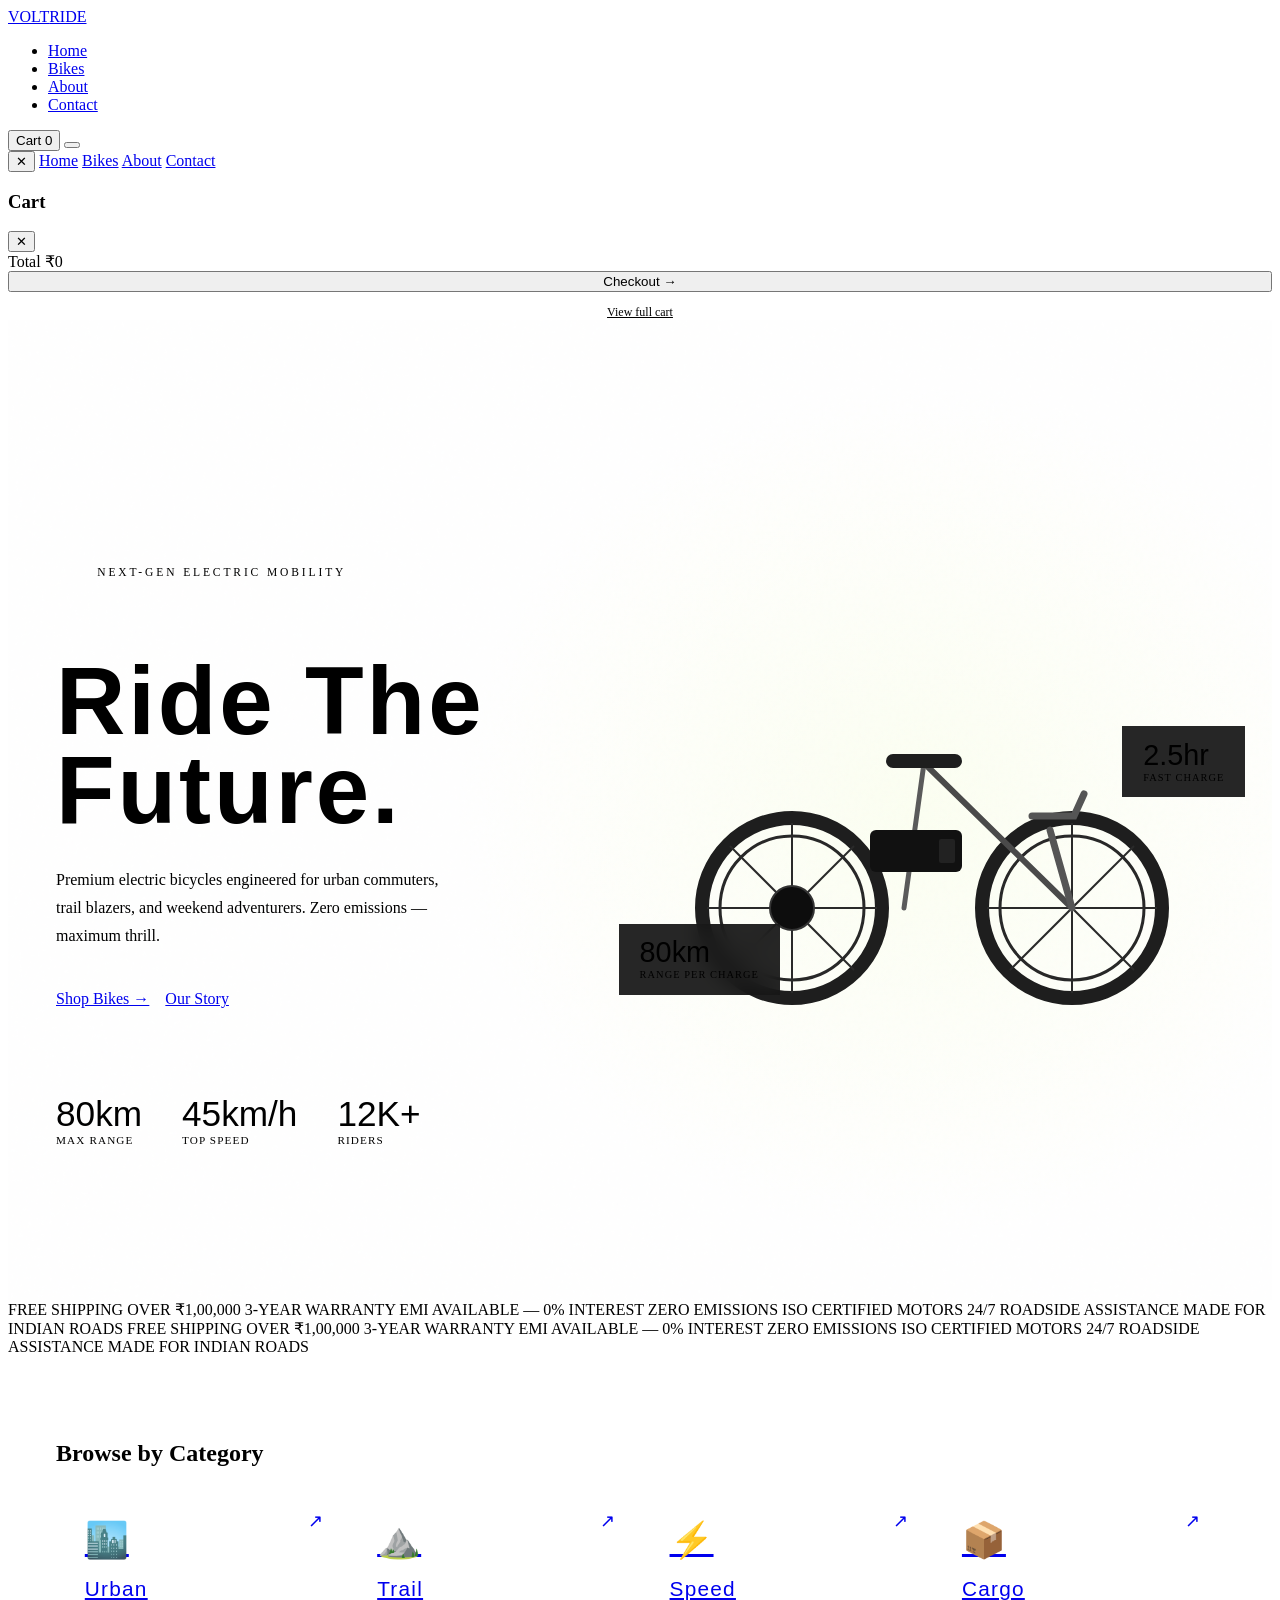
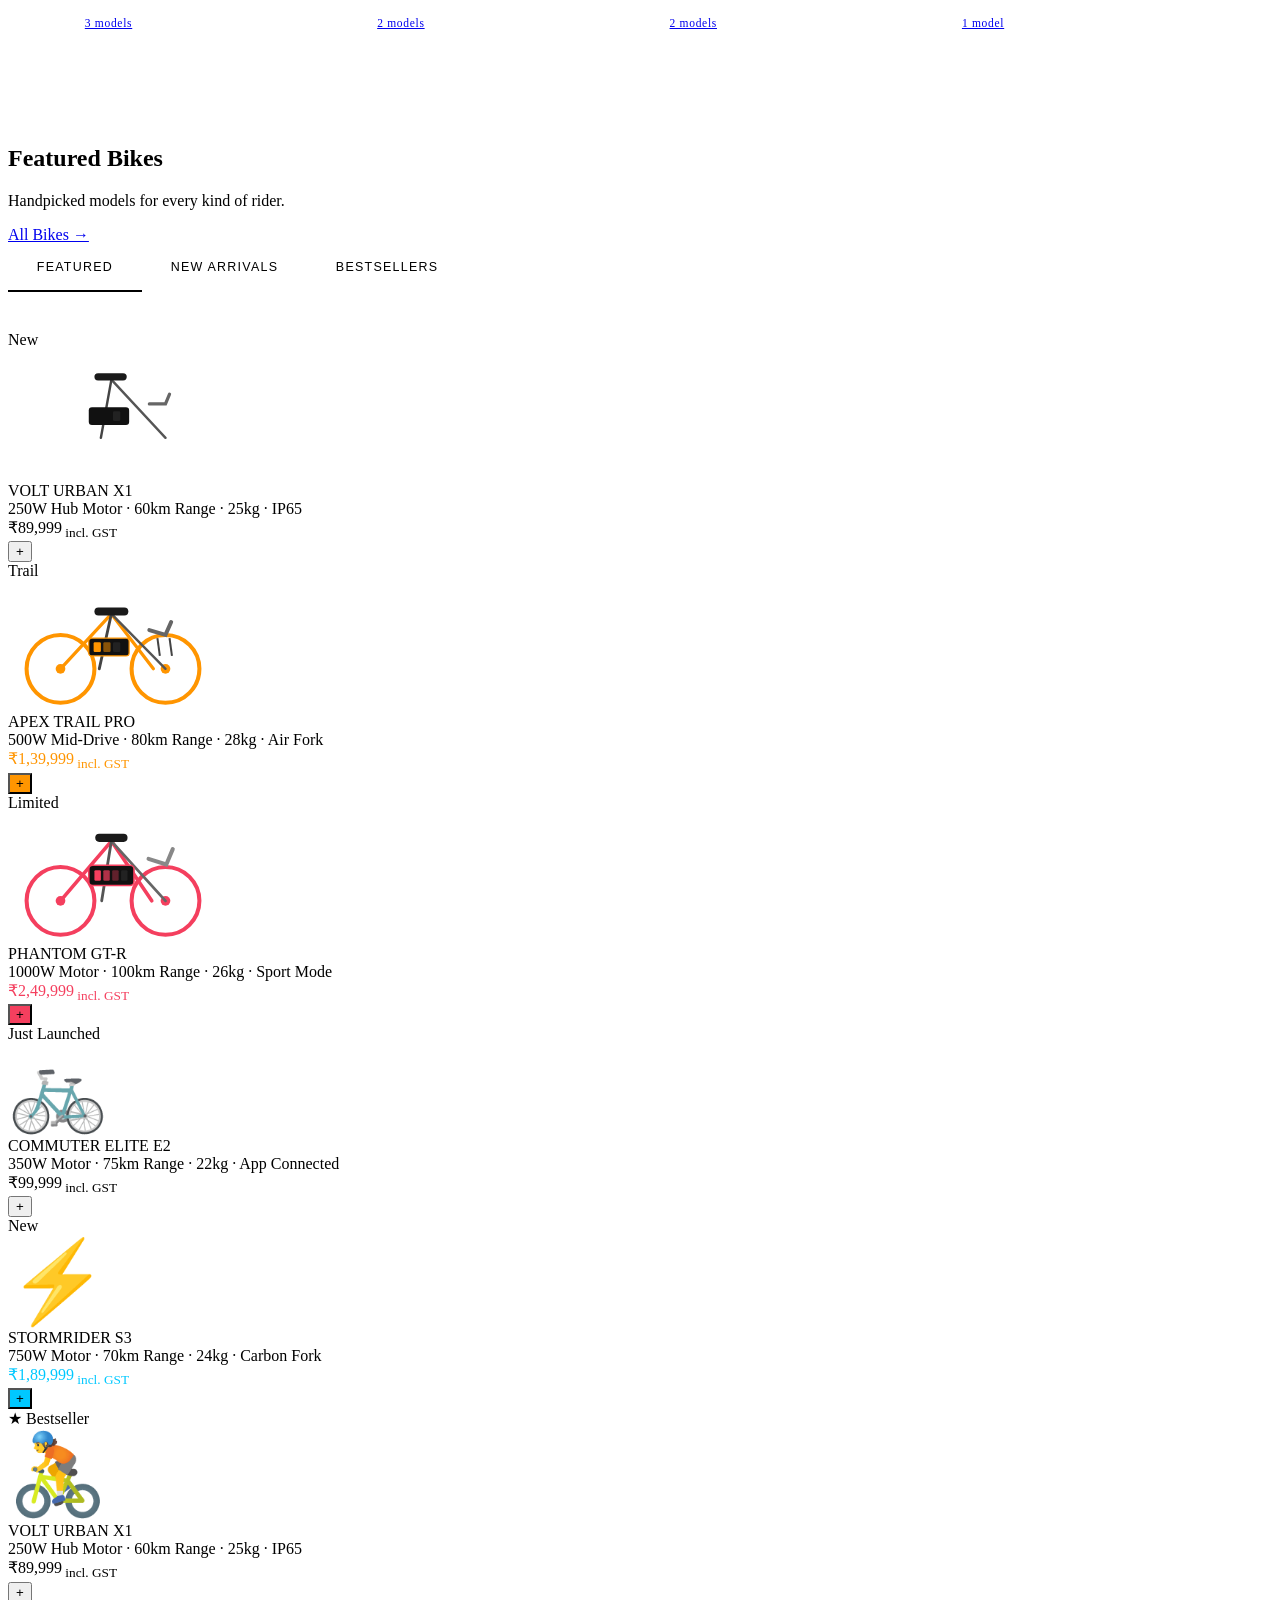
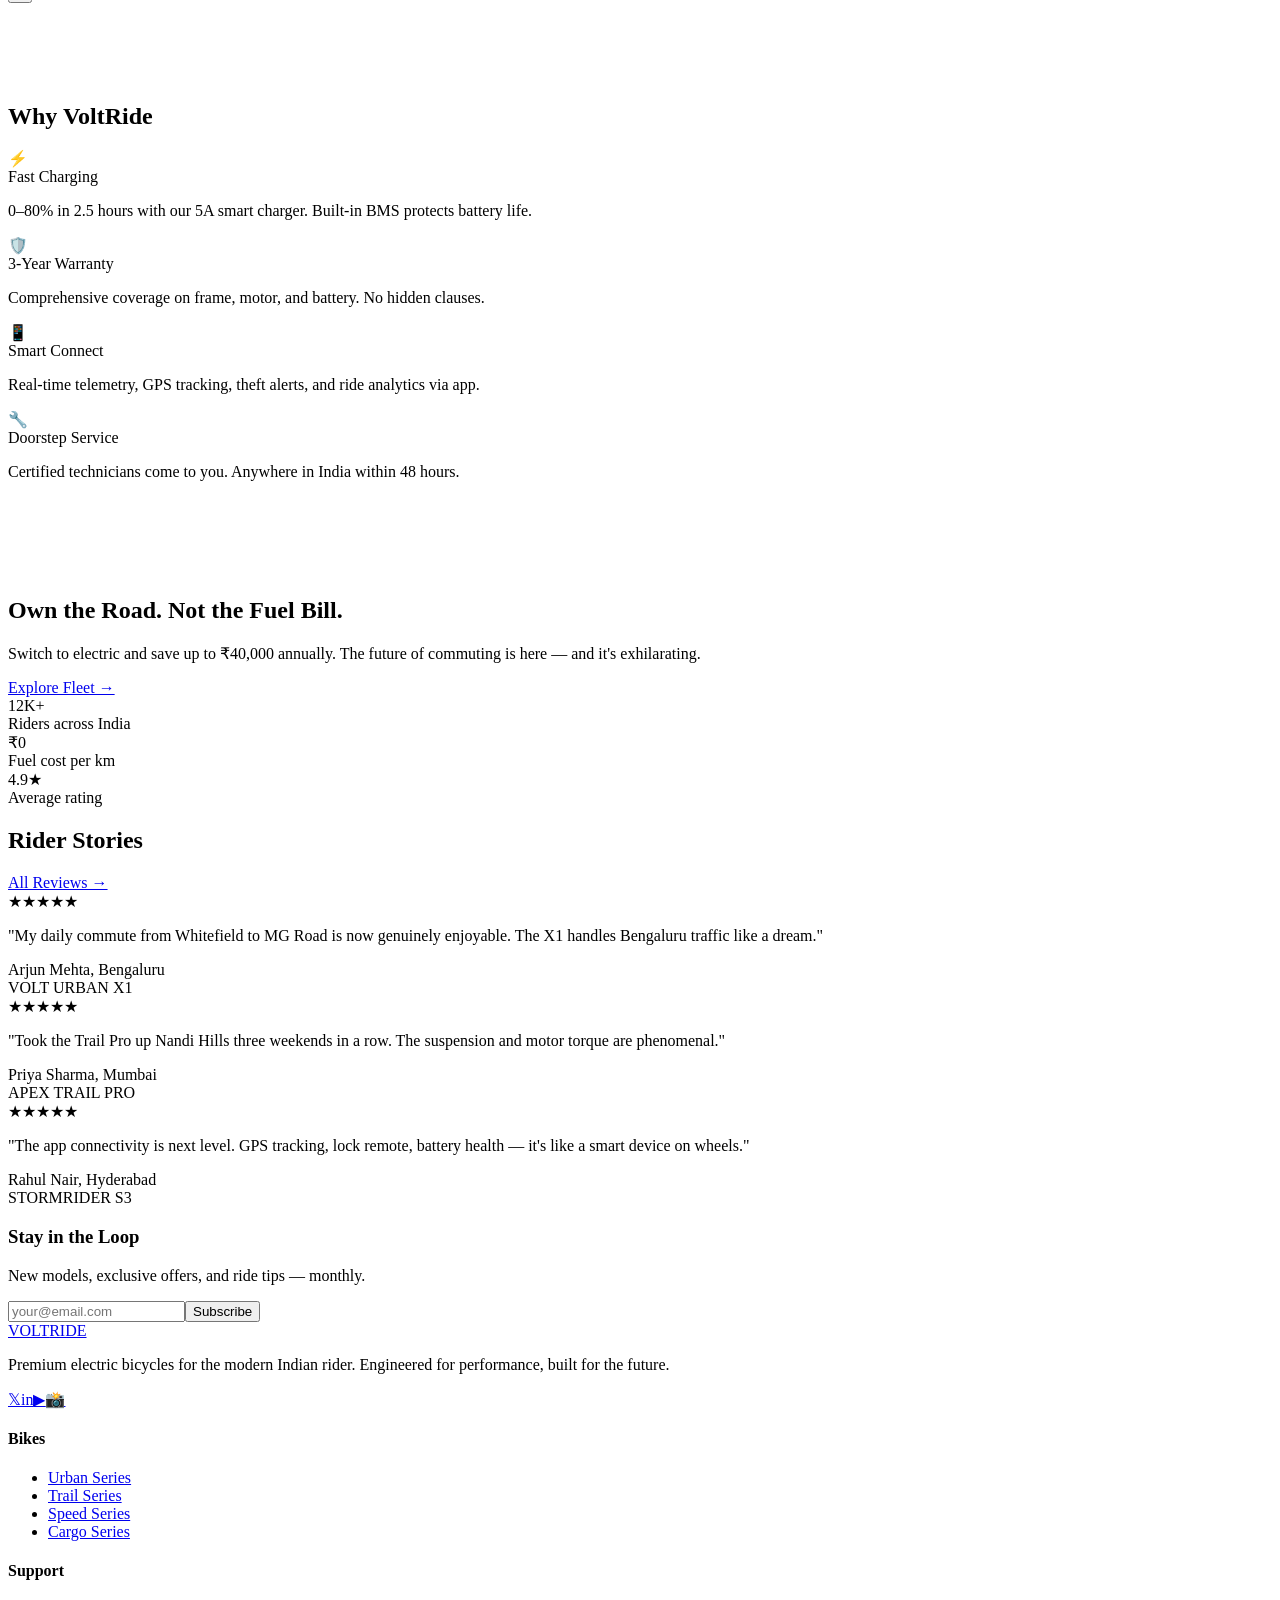
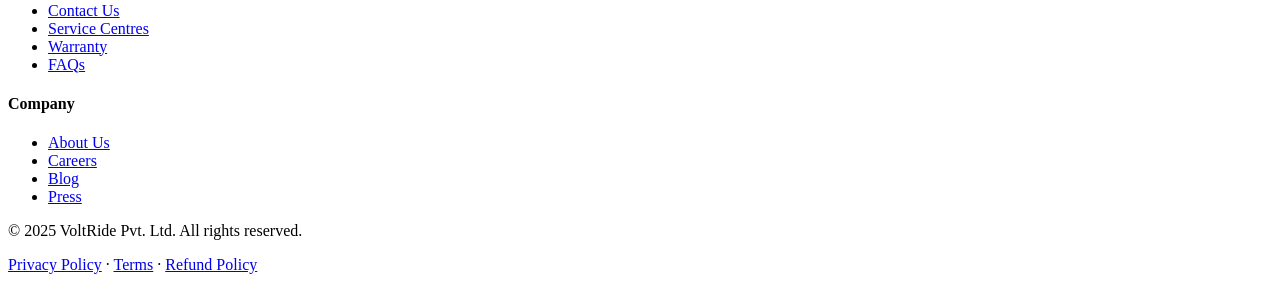
==== index.html @ e3a203bd "Update print statement from 'Hello' to 'Goodbye'" ====
<!DOCTYPE html>
<html lang="en">
<head>
  <meta charset="UTF-8"/>
  <meta name="viewport" content="width=device-width, initial-scale=1.0"/>
  <title>VoltRide — Premium Electric Bicycles</title>
  <meta name="description" content="India's finest electric bicycles. Zero emissions, maximum thrill."/>
  <link rel="stylesheet" href="style.css"/>
  <style>
    /* ── Hero ── */
    .hero {
      min-height: 100vh;
      display: grid; grid-template-columns: 1fr 1fr;
      padding: 0 3rem; padding-top: 80px;
      position: relative; overflow: hidden;
      align-items: center;
    }
    .hero-bg {
      position: absolute; inset: 0;
      background: radial-gradient(ellipse 55% 65% at 72% 50%, rgba(200,241,53,.07) 0%, transparent 68%);
      pointer-events: none;
    }
    .hero-noise {
      position: absolute; inset: 0;
      background-image: url("data:image/svg+xml,%3Csvg viewBox='0 0 256 256' xmlns='http://www.w3.org/2000/svg'%3E%3Cfilter id='n'%3E%3CfeTurbulence type='fractalNoise' baseFrequency='0.9' numOctaves='4' stitchTiles='stitch'/%3E%3C/filter%3E%3Crect width='100%25' height='100%25' filter='url(%23n)' opacity='0.04'/%3E%3C/svg%3E");
      pointer-events: none; opacity: .5;
    }
    .hero-content { z-index: 2; padding-right: 3rem; }
    .hero-eyebrow {
      font-size: .72rem; letter-spacing: .25em; text-transform: uppercase;
      color: var(--volt); margin-bottom: 1.5rem;
      display: flex; align-items: center; gap: .7rem;
    }
    .hero-eyebrow::before { content: ''; width: 30px; height: 1px; background: var(--volt); }
    .hero-title {
      font-family: 'Bebas Neue', sans-serif;
      font-size: clamp(4rem,7.5vw,8rem);
      line-height: .92; letter-spacing: .03em;
      margin-bottom: 2rem;
    }
    .hero-title .line2 { color: var(--volt); display: block; }
    .hero-desc {
      font-size: 1rem; line-height: 1.75;
      color: var(--muted); max-width: 400px;
      margin-bottom: 2.5rem;
    }
    .hero-cta { display: flex; gap: 1rem; flex-wrap: wrap; }
    .hero-stats {
      display: flex; gap: 2.5rem;
      margin-top: 3.5rem;
      padding-top: 2rem;
      border-top: 1px solid var(--border);
    }
    .hero-stat-num {
      font-family: 'Bebas Neue', sans-serif;
      font-size: 2.2rem; color: var(--volt); line-height: 1;
    }
    .hero-stat-label { font-size: .7rem; letter-spacing: .1em; text-transform: uppercase; color: var(--muted); margin-top: .2rem; }

    .hero-visual {
      z-index: 2; display: flex; align-items: center; justify-content: center;
      position: relative;
    }
    .hero-bike-wrap { position: relative; width: 100%; max-width: 580px; }
    .hero-bike-wrap svg { animation: float 4.5s ease-in-out infinite; filter: var(--shadow); }
    .stat-float {
      position: absolute;
      background: rgba(20,20,20,.92);
      border: 1px solid var(--border);
      backdrop-filter: blur(10px);
      padding: .9rem 1.3rem;
    }
    .stat-float:nth-child(2) { bottom: 8%; left: -4%; }
    .stat-float:nth-child(3) { top: 14%; right: -4%; }
    .sf-val { font-family: 'Bebas Neue', sans-serif; font-size: 1.8rem; color: var(--volt); line-height: 1; }
    .sf-lbl { font-size: .65rem; letter-spacing: .1em; text-transform: uppercase; color: var(--muted); margin-top: .15rem; }

    /* ── Category strip ── */
    .cat-strip { padding: 4rem 3rem; background: var(--mid); }
    .cat-grid { display: grid; grid-template-columns: repeat(4,1fr); gap: 1.5px; background: var(--border); }
    .cat-item {
      background: var(--black);
      padding: 2rem 1.8rem;
      display: flex; flex-direction: column; gap: 1rem;
      cursor: none; transition: background .3s;
      position: relative; overflow: hidden;
    }
    .cat-item:hover { background: #151515; }
    .cat-item:hover .cat-arrow { transform: translate(4px,-4px); }
    .cat-icon { font-size: 2.2rem; }
    .cat-name { font-family: 'Bebas Neue', sans-serif; font-size: 1.3rem; letter-spacing: .06em; }
    .cat-count { font-size: .72rem; color: var(--muted); letter-spacing: .06em; }
    .cat-arrow {
      position: absolute; top: 1.5rem; right: 1.5rem;
      color: var(--volt); font-size: 1.1rem;
      transition: transform .25s var(--spring);
    }

    /* ── Tabs strip ── */
    .tabs-strip { display: flex; gap: 0; border-bottom: 1px solid var(--border); }
    .tab-btn {
      background: none; border: none; border-bottom: 2px solid transparent;
      color: var(--muted); padding: 1rem 1.8rem;
      font-family: 'DM Sans', sans-serif;
      font-size: .78rem; letter-spacing: .1em; text-transform: uppercase;
      transition: color .2s, border-color .2s;
      margin-bottom: -1px;
    }
    .tab-btn:hover { color: var(--white); }
    .tab-btn.active { color: var(--volt); border-bottom-color: var(--volt); }
    .tab-panel { display: none; }
    .tab-panel.active { display: block; }

    /* ── About teaser ── */
    .about-teaser {
      display: grid; grid-template-columns: 1fr 1fr;
      align-items: center; gap: 6rem;
    }
    .about-visual {
      position: relative;
      background: var(--mid);
      border: 1px solid var(--border);
      padding: 3rem;
      display: flex; align-items: center; justify-content: center;
      min-height: 360px;
    }
    .about-badge {
      position: absolute; top: -1px; left: -1px;
      background: var(--volt); color: var(--black);
      font-family: 'Bebas Neue', sans-serif;
      font-size: .85rem; letter-spacing: .15em;
      padding: .4rem 1rem;
    }
    .about-nums { display: flex; flex-direction: column; gap: 2rem; }
    .about-num-val { font-family: 'Bebas Neue', sans-serif; font-size: 3.5rem; color: var(--volt); line-height: 1; }
    .about-num-lbl { font-size: .8rem; color: var(--muted); letter-spacing: .06em; }

    @media (max-width: 900px) {
      .hero { grid-template-columns: 1fr; padding: 1.5rem; padding-top: 100px; min-height: auto; }
      .hero-content { padding-right: 0; }
      .hero-visual { display: none; }
      .cat-grid { grid-template-columns: 1fr 1fr; }
      .about-teaser { grid-template-columns: 1fr; gap: 3rem; }
    }
    @media (max-width: 600px) {
      .cat-grid { grid-template-columns: 1fr; }
    }
  </style>
</head>
<body>

<div class="cursor" id="cursor"></div>
<div class="toast" id="toast"></div>

<!-- NAV -->
<nav class="nav">
  <a class="nav-logo" href="index.html"><span class="accent">VOLT</span>RIDE</a>
  <ul class="nav-links">
    <li><a href="index.html" class="active">Home</a></li>
    <li><a href="bikes.html">Bikes</a></li>
    <li><a href="about.html">About</a></li>
    <li><a href="contact.html">Contact</a></li>
  </ul>
  <div class="nav-actions">
    <button class="nav-cart-btn" onclick="openCart()">
      Cart <span class="cart-badge" id="cartCount">0</span>
    </button>
    <button class="nav-hamburger" onclick="openMobileMenu()">
      <span></span><span></span><span></span>
    </button>
  </div>
</nav>

<!-- MOBILE MENU -->
<div class="mobile-menu" id="mobileMenu">
  <button class="mobile-close" onclick="closeMobileMenu()">✕</button>
  <a href="index.html" onclick="closeMobileMenu()">Home</a>
  <a href="bikes.html" onclick="closeMobileMenu()">Bikes</a>
  <a href="about.html" onclick="closeMobileMenu()">About</a>
  <a href="contact.html" onclick="closeMobileMenu()">Contact</a>
</div>

<!-- CART DRAWER -->
<div class="cart-overlay" id="cartOverlay" onclick="closeCart()"></div>
<div class="cart-drawer" id="cartDrawer">
  <div class="cart-head">
    <h3>Cart</h3>
    <button class="cart-close" onclick="closeCart()">✕</button>
  </div>
  <div class="cart-body" id="cartBody"></div>
  <div class="cart-foot">
    <div class="cart-total">
      <span class="cart-total-label">Total</span>
      <span class="cart-total-price" id="cartTotal">₹0</span>
    </div>
    <button class="btn btn-volt" style="width:100%;justify-content:center" onclick="checkout()">Checkout →</button>
    <br/>
    <a href="cart.html" style="display:block;text-align:center;margin-top:.8rem;font-size:.75rem;color:var(--muted)">View full cart</a>
  </div>
</div>

<!-- ══ HERO ══════════════════════════════════════════════════ -->
<section class="hero">
  <div class="hero-bg"></div>
  <div class="hero-noise"></div>
  <div class="hero-content">
    <p class="hero-eyebrow anim-fadeup">Next-Gen Electric Mobility</p>
    <h1 class="hero-title anim-fadeup delay-1">
      Ride The
      <span class="line2">Future.</span>
    </h1>
    <p class="hero-desc anim-fadeup delay-2">Premium electric bicycles engineered for urban commuters, trail blazers, and weekend adventurers. Zero emissions — maximum thrill.</p>
    <div class="hero-cta anim-fadeup delay-3">
      <a href="bikes.html" class="btn btn-volt btn-lg">Shop Bikes →</a>
      <a href="about.html" class="btn btn-outline btn-lg">Our Story</a>
    </div>
    <div class="hero-stats anim-fadeup delay-4">
      <div>
        <div class="hero-stat-num">80km</div>
        <div class="hero-stat-label">Max Range</div>
      </div>
      <div>
        <div class="hero-stat-num">45km/h</div>
        <div class="hero-stat-label">Top Speed</div>
      </div>
      <div>
        <div class="hero-stat-num">12K+</div>
        <div class="hero-stat-label">Riders</div>
      </div>
    </div>
  </div>
  <div class="hero-visual anim-fadein delay-2">
    <div class="hero-bike-wrap">
      <svg viewBox="0 0 580 340" fill="none" xmlns="http://www.w3.org/2000/svg">
        <circle cx="150" cy="230" r="90" stroke="#1e1e1e" stroke-width="14"/>
        <circle cx="150" cy="230" r="72" stroke="#282828" stroke-width="3"/>
        <circle cx="150" cy="230" r="12" fill="var(--volt)"/>
        <line x1="150" y1="145" x2="150" y2="315" stroke="#2a2a2a" stroke-width="2"/>
        <line x1="65" y1="230" x2="235" y2="230" stroke="#2a2a2a" stroke-width="2"/>
        <line x1="88" y1="168" x2="212" y2="292" stroke="#2a2a2a" stroke-width="2"/>
        <line x1="88" y1="292" x2="212" y2="168" stroke="#2a2a2a" stroke-width="2"/>
        <circle cx="430" cy="230" r="90" stroke="#1e1e1e" stroke-width="14"/>
        <circle cx="430" cy="230" r="72" stroke="#282828" stroke-width="3"/>
        <circle cx="430" cy="230" r="12" fill="var(--volt)"/>
        <line x1="430" y1="145" x2="430" y2="315" stroke="#2a2a2a" stroke-width="2"/>
        <line x1="345" y1="230" x2="515" y2="230" stroke="#2a2a2a" stroke-width="2"/>
        <line x1="368" y1="168" x2="492" y2="292" stroke="#2a2a2a" stroke-width="2"/>
        <line x1="368" y1="292" x2="492" y2="168" stroke="#2a2a2a" stroke-width="2"/>
        <path d="M150 230 L282 85 L392 230" stroke="var(--volt)" stroke-width="8" stroke-linecap="round" stroke-linejoin="round" fill="none"/>
        <path d="M282 85 L430 230" stroke="#4a4a4a" stroke-width="6" stroke-linecap="round"/>
        <path d="M282 85 L262 230" stroke="#5a5a5a" stroke-width="5" stroke-linecap="round"/>
        <rect x="228" y="152" width="92" height="42" rx="6" fill="#111" stroke="var(--volt)" stroke-width="2"/>
        <rect x="237" y="161" width="16" height="24" rx="2" fill="var(--volt)" opacity=".95"/>
        <rect x="257" y="161" width="16" height="24" rx="2" fill="var(--volt)" opacity=".65"/>
        <rect x="277" y="161" width="16" height="24" rx="2" fill="var(--volt)" opacity=".35"/>
        <rect x="297" y="161" width="16" height="24" rx="2" fill="#222"/>
        <path d="M390 138 L432 138 L442 116" stroke="#555" stroke-width="7" stroke-linecap="round" fill="none"/>
        <path d="M408 152 L430 230" stroke="#555" stroke-width="7" stroke-linecap="round"/>
        <rect x="244" y="76" width="76" height="14" rx="7" fill="#1e1e1e"/>
        <circle cx="150" cy="230" r="22" fill="#0d0d0d" stroke="#333" stroke-width="2"/>
        <circle cx="150" cy="230" r="8" fill="var(--volt)" opacity=".4"/>
      </svg>
      <div class="stat-float">
        <div class="sf-val">80km</div>
        <div class="sf-lbl">Range per charge</div>
      </div>
      <div class="stat-float">
        <div class="sf-val">2.5hr</div>
        <div class="sf-lbl">Fast charge</div>
      </div>
    </div>
  </div>
</section>

<!-- MARQUEE -->
<div class="marquee-wrap">
  <div class="marquee-track">
    <span class="marquee-item"><span class="marquee-dot"></span>FREE SHIPPING OVER ₹1,00,000</span>
    <span class="marquee-item"><span class="marquee-dot"></span>3-YEAR WARRANTY</span>
    <span class="marquee-item"><span class="marquee-dot"></span>EMI AVAILABLE — 0% INTEREST</span>
    <span class="marquee-item"><span class="marquee-dot"></span>ZERO EMISSIONS</span>
    <span class="marquee-item"><span class="marquee-dot"></span>ISO CERTIFIED MOTORS</span>
    <span class="marquee-item"><span class="marquee-dot"></span>24/7 ROADSIDE ASSISTANCE</span>
    <span class="marquee-item"><span class="marquee-dot"></span>MADE FOR INDIAN ROADS</span>
    <span class="marquee-item"><span class="marquee-dot"></span>FREE SHIPPING OVER ₹1,00,000</span>
    <span class="marquee-item"><span class="marquee-dot"></span>3-YEAR WARRANTY</span>
    <span class="marquee-item"><span class="marquee-dot"></span>EMI AVAILABLE — 0% INTEREST</span>
    <span class="marquee-item"><span class="marquee-dot"></span>ZERO EMISSIONS</span>
    <span class="marquee-item"><span class="marquee-dot"></span>ISO CERTIFIED MOTORS</span>
    <span class="marquee-item"><span class="marquee-dot"></span>24/7 ROADSIDE ASSISTANCE</span>
    <span class="marquee-item"><span class="marquee-dot"></span>MADE FOR INDIAN ROADS</span>
  </div>
</div>

<!-- CATEGORIES -->
<section class="cat-strip reveal">
  <div class="section-header">
    <h2 class="section-title">Browse by <span class="accent">Category</span></h2>
  </div>
  <div class="cat-grid">
    <a href="bikes.html?cat=urban" class="cat-item">
      <div class="cat-icon">🏙️</div>
      <div class="cat-name">Urban</div>
      <div class="cat-count">3 models</div>
      <span class="cat-arrow">↗</span>
    </a>
    <a href="bikes.html?cat=trail" class="cat-item">
      <div class="cat-icon">⛰️</div>
      <div class="cat-name">Trail</div>
      <div class="cat-count">2 models</div>
      <span class="cat-arrow">↗</span>
    </a>
    <a href="bikes.html?cat=speed" class="cat-item">
      <div class="cat-icon">⚡</div>
      <div class="cat-name">Speed</div>
      <div class="cat-count">2 models</div>
      <span class="cat-arrow">↗</span>
    </a>
    <a href="bikes.html?cat=cargo" class="cat-item">
      <div class="cat-icon">📦</div>
      <div class="cat-name">Cargo</div>
      <div class="cat-count">1 model</div>
      <span class="cat-arrow">↗</span>
    </a>
  </div>
</section>

<!-- FEATURED BIKES -->
<section class="section reveal" id="bikes">
  <div class="section-header">
    <div>
      <h2 class="section-title">Featured <span class="accent">Bikes</span></h2>
      <p class="section-sub" style="margin-top:.5rem">Handpicked models for every kind of rider.</p>
    </div>
    <a href="bikes.html" class="btn btn-outline btn-sm">All Bikes →</a>
  </div>

  <!-- Tabs -->
  <div class="tabs-strip" style="margin-bottom:2.5rem">
    <button class="tab-btn active" data-tab-btn="featured">Featured</button>
    <button class="tab-btn" data-tab-btn="new">New Arrivals</button>
    <button class="tab-btn" data-tab-btn="bestseller">Bestsellers</button>
  </div>

  <div data-tab-panel="featured" class="active">
    <div class="products-grid">
      <!-- Card 1 -->
      <div class="product-card" data-category="urban">
        <span class="tag tag-filled-volt" style="margin-bottom:1rem">New</span>
        <div class="card-img">
          <svg viewBox="0 0 260 160" width="210" fill="none"><circle cx="65" cy="110" r="42" stroke="var(--volt)" stroke-width="5"/><circle cx="65" cy="110" r="6" fill="var(--volt)"/><circle cx="195" cy="110" r="42" stroke="var(--volt)" stroke-width="5"/><circle cx="195" cy="110" r="6" fill="var(--volt)"/><path d="M65 110 L128 38 L180 110" stroke="var(--volt)" stroke-width="4" stroke-linecap="round" stroke-linejoin="round" fill="none"/><path d="M128 38 L195 110" stroke="#555" stroke-width="3" stroke-linecap="round"/><path d="M128 38 L115 110" stroke="#444" stroke-width="3" stroke-linecap="round"/><rect x="100" y="72" width="50" height="22" rx="4" fill="#111" stroke="var(--volt)" stroke-width="1.5"/><rect x="106" y="77" width="9" height="12" rx="1.5" fill="var(--volt)"/><rect x="118" y="77" width="9" height="12" rx="1.5" fill="var(--volt)" opacity=".6"/><rect x="130" y="77" width="9" height="12" rx="1.5" fill="#222"/><path d="M175 68 L195 68 L200 56" stroke="#666" stroke-width="4" stroke-linecap="round" fill="none"/><rect x="107" y="30" width="40" height="9" rx="4.5" fill="#1a1a1a"/></svg>
        </div>
        <div class="card-name">VOLT URBAN X1</div>
        <div class="card-spec">250W Hub Motor · 60km Range · 25kg · IP65</div>
        <div class="card-footer">
          <div class="card-price">₹89,999<sub> incl. GST</sub></div>
          <button class="card-add btn" onclick="VoltCart.add('VOLT URBAN X1', 89999); showToast('⚡ VOLT URBAN X1 added!')">+</button>
        </div>
      </div>
      <!-- Card 2 -->
      <div class="product-card" data-category="trail">
        <span class="tag tag-orange" style="margin-bottom:1rem">Trail</span>
        <div class="card-img">
          <svg viewBox="0 0 260 160" width="210" fill="none"><circle cx="65" cy="110" r="42" stroke="#ff9500" stroke-width="5"/><circle cx="65" cy="110" r="6" fill="#ff9500"/><circle cx="195" cy="110" r="42" stroke="#ff9500" stroke-width="5"/><circle cx="195" cy="110" r="6" fill="#ff9500"/><path d="M65 110 L128 42 L180 110" stroke="#ff9500" stroke-width="4" stroke-linecap="round" stroke-linejoin="round" fill="none"/><path d="M128 42 L195 110" stroke="#555" stroke-width="3" stroke-linecap="round"/><path d="M128 42 L113 110" stroke="#444" stroke-width="3.5" stroke-linecap="round"/><rect x="100" y="72" width="50" height="22" rx="4" fill="#111" stroke="#ff9500" stroke-width="1.5"/><rect x="106" y="77" width="9" height="12" rx="1.5" fill="#ff9500"/><rect x="118" y="77" width="9" height="12" rx="1.5" fill="#ff9500" opacity=".5"/><rect x="130" y="77" width="9" height="12" rx="1.5" fill="#222"/><path d="M175 62 L195 68 L202 52" stroke="#666" stroke-width="5" stroke-linecap="round" fill="none"/><rect x="107" y="34" width="42" height="10" rx="5" fill="#1a1a1a"/><line x1="185" y1="72" x2="188" y2="94" stroke="#444" stroke-width="2.5"/><line x1="200" y1="72" x2="203" y2="94" stroke="#444" stroke-width="2.5"/></svg>
        </div>
        <div class="card-name">APEX TRAIL PRO</div>
        <div class="card-spec">500W Mid-Drive · 80km Range · 28kg · Air Fork</div>
        <div class="card-footer">
          <div class="card-price" style="color:#ff9500">₹1,39,999<sub> incl. GST</sub></div>
          <button class="card-add btn" style="background:#ff9500" onclick="VoltCart.add('APEX TRAIL PRO', 139999, '#ff9500', '⛰️'); showToast('⛰️ APEX TRAIL PRO added!')">+</button>
        </div>
      </div>
      <!-- Card 3 -->
      <div class="product-card" data-category="speed">
        <span class="tag tag-red" style="margin-bottom:1rem">Limited</span>
        <div class="card-img">
          <svg viewBox="0 0 260 160" width="210" fill="none"><circle cx="65" cy="110" r="42" stroke="#f43f5e" stroke-width="5"/><circle cx="65" cy="110" r="6" fill="#f43f5e"/><circle cx="195" cy="110" r="42" stroke="#f43f5e" stroke-width="5"/><circle cx="195" cy="110" r="6" fill="#f43f5e"/><path d="M65 110 L128 36 L178 110" stroke="#f43f5e" stroke-width="4.5" stroke-linecap="round" stroke-linejoin="round" fill="none"/><path d="M128 36 L195 110" stroke="#666" stroke-width="3.5" stroke-linecap="round"/><path d="M128 36 L116 110" stroke="#555" stroke-width="3.5" stroke-linecap="round"/><rect x="100" y="66" width="56" height="25" rx="5" fill="#111" stroke="#f43f5e" stroke-width="2"/><rect x="107" y="72" width="8" height="13" rx="1.5" fill="#f43f5e"/><rect x="118" y="72" width="8" height="13" rx="1.5" fill="#f43f5e" opacity=".7"/><rect x="129" y="72" width="8" height="13" rx="1.5" fill="#f43f5e" opacity=".35"/><rect x="140" y="72" width="8" height="13" rx="1.5" fill="#222"/><path d="M174 58 L196 65 L204 46" stroke="#888" stroke-width="5" stroke-linecap="round" fill="none"/><rect x="108" y="27" width="40" height="10" rx="5" fill="#1a1a1a"/></svg>
        </div>
        <div class="card-name">PHANTOM GT-R</div>
        <div class="card-spec">1000W Motor · 100km Range · 26kg · Sport Mode</div>
        <div class="card-footer">
          <div class="card-price" style="color:#f43f5e">₹2,49,999<sub> incl. GST</sub></div>
          <button class="card-add btn" style="background:#f43f5e" onclick="VoltCart.add('PHANTOM GT-R', 249999, '#f43f5e', '🏎️'); showToast('🏎️ PHANTOM GT-R added!')">+</button>
        </div>
      </div>
    </div>
  </div>

  <div data-tab-panel="new">
    <div class="products-grid">
      <div class="product-card">
        <span class="tag tag-filled-volt" style="margin-bottom:1rem">Just Launched</span>
        <div class="card-img" style="font-size:5rem;color:var(--volt)">🚲</div>
        <div class="card-name">COMMUTER ELITE E2</div>
        <div class="card-spec">350W Motor · 75km Range · 22kg · App Connected</div>
        <div class="card-footer">
          <div class="card-price">₹99,999<sub> incl. GST</sub></div>
          <button class="card-add btn" onclick="VoltCart.add('COMMUTER ELITE E2', 99999); showToast('⚡ COMMUTER ELITE E2 added!')">+</button>
        </div>
      </div>
      <div class="product-card">
        <span class="tag tag-blue" style="margin-bottom:1rem">New</span>
        <div class="card-img" style="font-size:5rem;color:#00c8ff">⚡</div>
        <div class="card-name">STORMRIDER S3</div>
        <div class="card-spec">750W Motor · 70km Range · 24kg · Carbon Fork</div>
        <div class="card-footer">
          <div class="card-price" style="color:#00c8ff">₹1,89,999<sub> incl. GST</sub></div>
          <button class="card-add btn" style="background:#00c8ff" onclick="VoltCart.add('STORMRIDER S3', 189999,'#00c8ff','🌩️'); showToast('🌩️ STORMRIDER S3 added!')">+</button>
        </div>
      </div>
    </div>
  </div>

  <div data-tab-panel="bestseller">
    <div class="products-grid">
      <div class="product-card">
        <span class="tag tag-filled-volt" style="margin-bottom:1rem">★ Bestseller</span>
        <div class="card-img" style="font-size:5rem;color:var(--volt)">🚴</div>
        <div class="card-name">VOLT URBAN X1</div>
        <div class="card-spec">250W Hub Motor · 60km Range · 25kg · IP65</div>
        <div class="card-footer">
          <div class="card-price">₹89,999<sub> incl. GST</sub></div>
          <button class="card-add btn" onclick="VoltCart.add('VOLT URBAN X1', 89999); showToast('⚡ Added!')">+</button>
        </div>
      </div>
    </div>
  </div>
</section>

<!-- FEATURES -->
<section class="section" style="background:var(--mid);padding-top:5rem;padding-bottom:5rem" id="features">
  <div class="section-header reveal">
    <h2 class="section-title">Why <span class="accent">VoltRide</span></h2>
  </div>
  <div class="features-grid reveal">
    <div class="feature-item"><div class="feature-icon">⚡</div><div class="feature-title">Fast Charging</div><p class="feature-text">0–80% in 2.5 hours with our 5A smart charger. Built-in BMS protects battery life.</p></div>
    <div class="feature-item"><div class="feature-icon">🛡️</div><div class="feature-title">3-Year Warranty</div><p class="feature-text">Comprehensive coverage on frame, motor, and battery. No hidden clauses.</p></div>
    <div class="feature-item"><div class="feature-icon">📱</div><div class="feature-title">Smart Connect</div><p class="feature-text">Real-time telemetry, GPS tracking, theft alerts, and ride analytics via app.</p></div>
    <div class="feature-item"><div class="feature-icon">🔧</div><div class="feature-title">Doorstep Service</div><p class="feature-text">Certified technicians come to you. Anywhere in India within 48 hours.</p></div>
  </div>
</section>

<!-- PROMO -->
<div class="promo-banner reveal" data-word="VOLT">
  <div>
    <h2 class="promo-title">Own the Road. Not the Fuel Bill.</h2>
    <p class="promo-sub">Switch to electric and save up to ₹40,000 annually. The future of commuting is here — and it's exhilarating.</p>
    <a href="bikes.html" class="btn btn-dark btn-lg" style="margin-top:2rem">Explore Fleet →</a>
  </div>
  <div class="promo-stats">
    <div class="promo-stat"><div class="promo-stat-num">12K+</div><div class="promo-stat-label">Riders across India</div></div>
    <div class="promo-stat"><div class="promo-stat-num">₹0</div><div class="promo-stat-label">Fuel cost per km</div></div>
    <div class="promo-stat"><div class="promo-stat-num">4.9★</div><div class="promo-stat-label">Average rating</div></div>
  </div>
</div>

<!-- TESTIMONIALS -->
<section class="section reveal" id="reviews">
  <div class="section-header">
    <h2 class="section-title">Rider <span class="accent">Stories</span></h2>
    <a href="about.html#reviews" class="btn btn-outline btn-sm">All Reviews →</a>
  </div>
  <div class="testi-grid">
    <div class="testi-card"><div class="testi-stars">★★★★★</div><p class="testi-text">"My daily commute from Whitefield to MG Road is now genuinely enjoyable. The X1 handles Bengaluru traffic like a dream."</p><div class="testi-author">Arjun Mehta, Bengaluru</div><div class="testi-model">VOLT URBAN X1</div></div>
    <div class="testi-card"><div class="testi-stars">★★★★★</div><p class="testi-text">"Took the Trail Pro up Nandi Hills three weekends in a row. The suspension and motor torque are phenomenal."</p><div class="testi-author">Priya Sharma, Mumbai</div><div class="testi-model">APEX TRAIL PRO</div></div>
    <div class="testi-card"><div class="testi-stars">★★★★★</div><p class="testi-text">"The app connectivity is next level. GPS tracking, lock remote, battery health — it's like a smart device on wheels."</p><div class="testi-author">Rahul Nair, Hyderabad</div><div class="testi-model">STORMRIDER S3</div></div>
  </div>
</section>

<!-- NEWSLETTER -->
<div class="newsletter-strip reveal">
  <div><h3 class="nl-title">Stay in the <span class="text-volt">Loop</span></h3><p class="nl-sub">New models, exclusive offers, and ride tips — monthly.</p></div>
  <div class="nl-form"><input class="nl-input" type="email" id="nlEmail" placeholder="your@email.com"/><button class="nl-btn" onclick="subscribe('nlEmail')">Subscribe</button></div>
</div>

<!-- FOOTER -->
<footer class="footer">
  <div class="footer-top">
    <div class="footer-brand">
      <a class="nav-logo" href="index.html"><span class="accent">VOLT</span>RIDE</a>
      <p>Premium electric bicycles for the modern Indian rider. Engineered for performance, built for the future.</p>
      <div class="footer-social">
        <a href="#">𝕏</a><a href="#">in</a><a href="#">▶</a><a href="#">📸</a>
      </div>
    </div>
    <div class="footer-col"><h4>Bikes</h4><ul><li><a href="bikes.html?cat=urban">Urban Series</a></li><li><a href="bikes.html?cat=trail">Trail Series</a></li><li><a href="bikes.html?cat=speed">Speed Series</a></li><li><a href="bikes.html?cat=cargo">Cargo Series</a></li></ul></div>
    <div class="footer-col"><h4>Support</h4><ul><li><a href="contact.html">Contact Us</a></li><li><a href="#">Service Centres</a></li><li><a href="#">Warranty</a></li><li><a href="#">FAQs</a></li></ul></div>
    <div class="footer-col"><h4>Company</h4><ul><li><a href="about.html">About Us</a></li><li><a href="#">Careers</a></li><li><a href="#">Blog</a></li><li><a href="#">Press</a></li></ul></div>
  </div>
  <div class="footer-bottom">
    <p>© 2025 VoltRide Pvt. Ltd. All rights reserved.</p>
    <p><a href="#">Privacy Policy</a> · <a href="#">Terms</a> · <a href="#">Refund Policy</a></p>
  </div>
</footer>

<script src="script.js"></script>
</body>
</html>
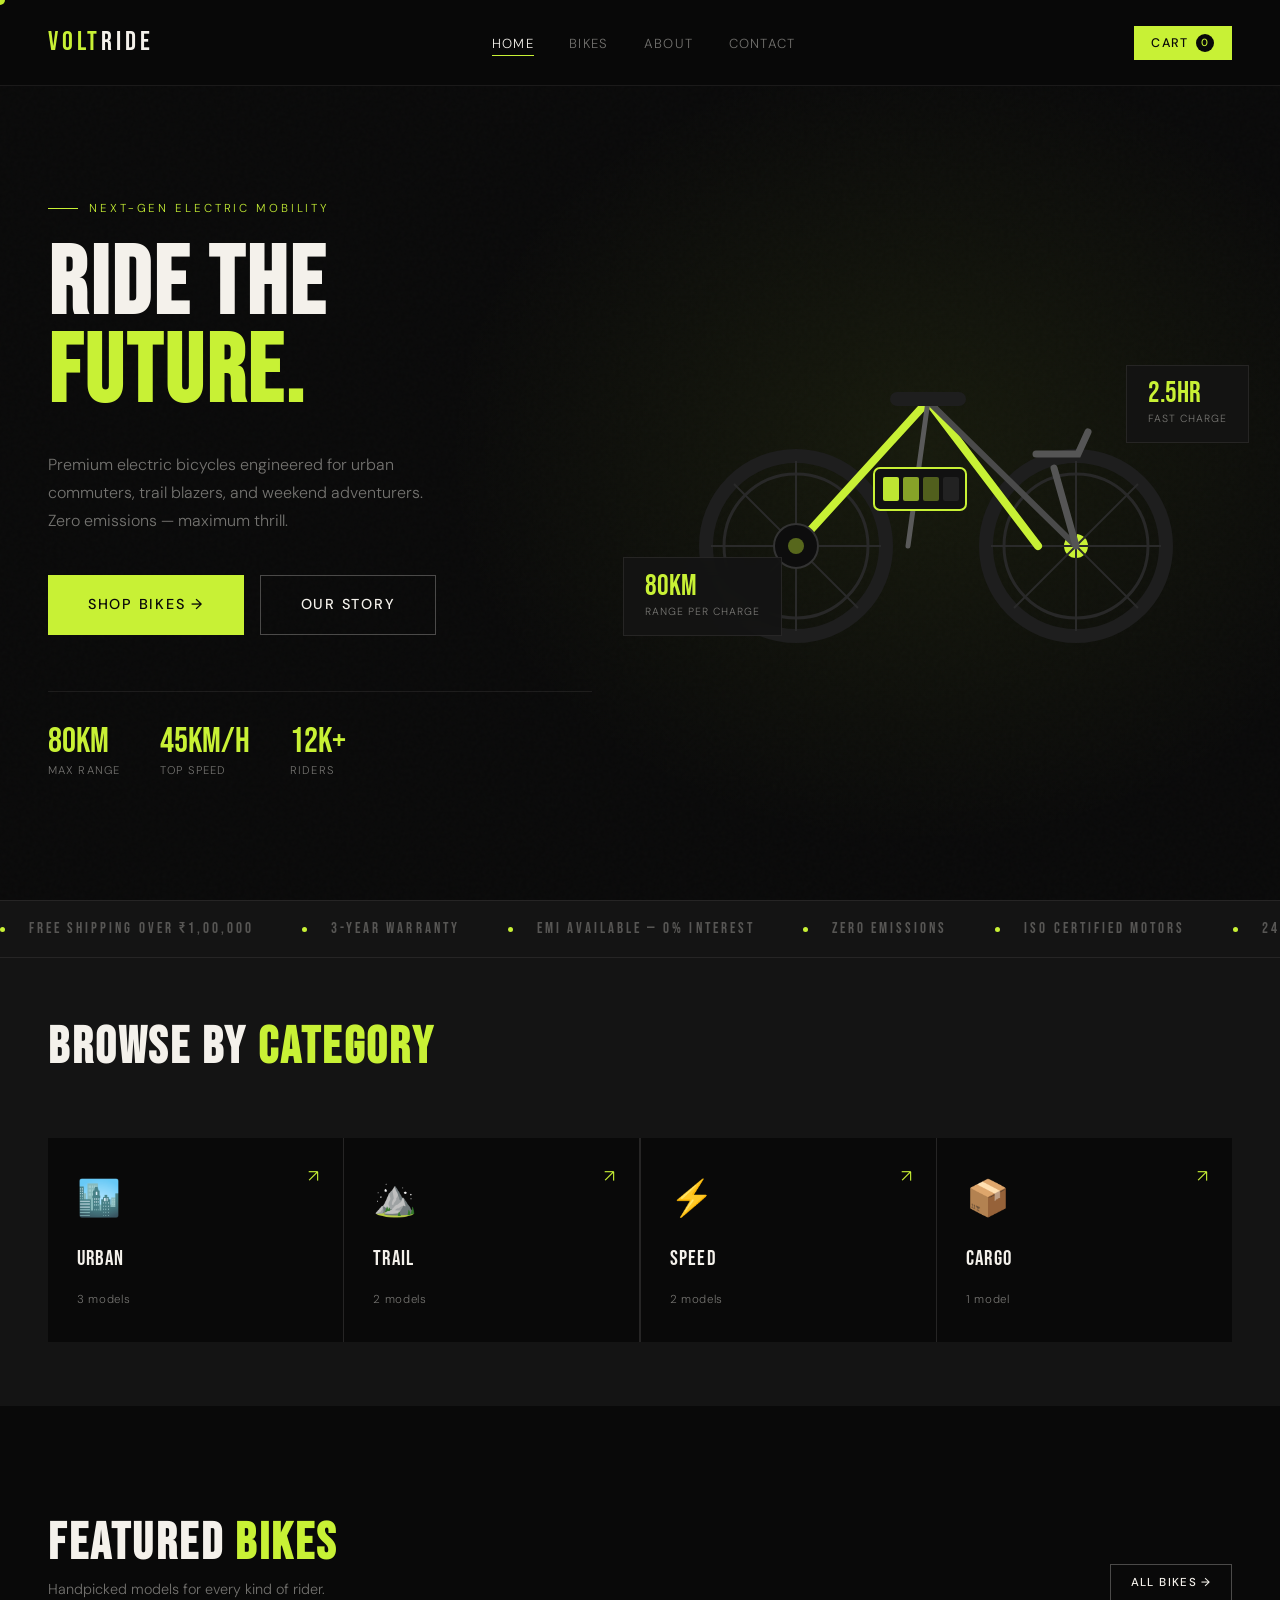
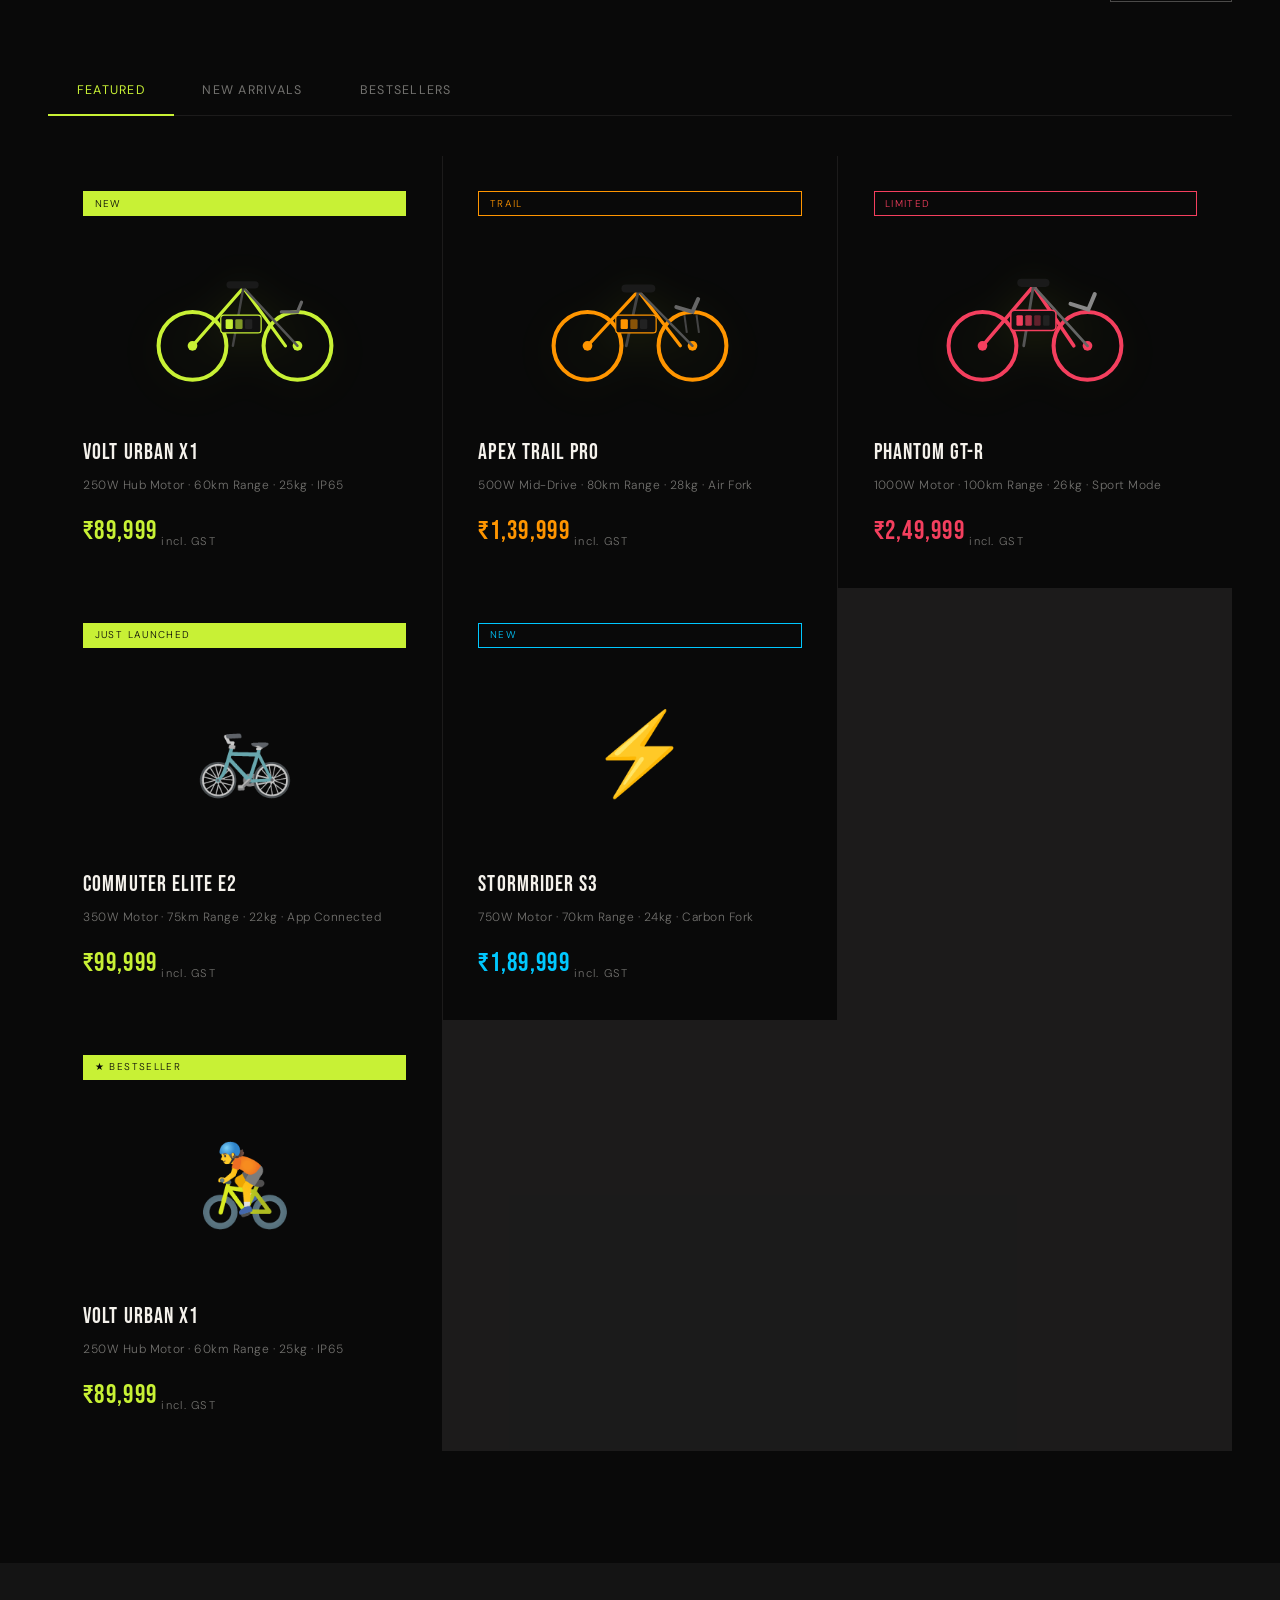
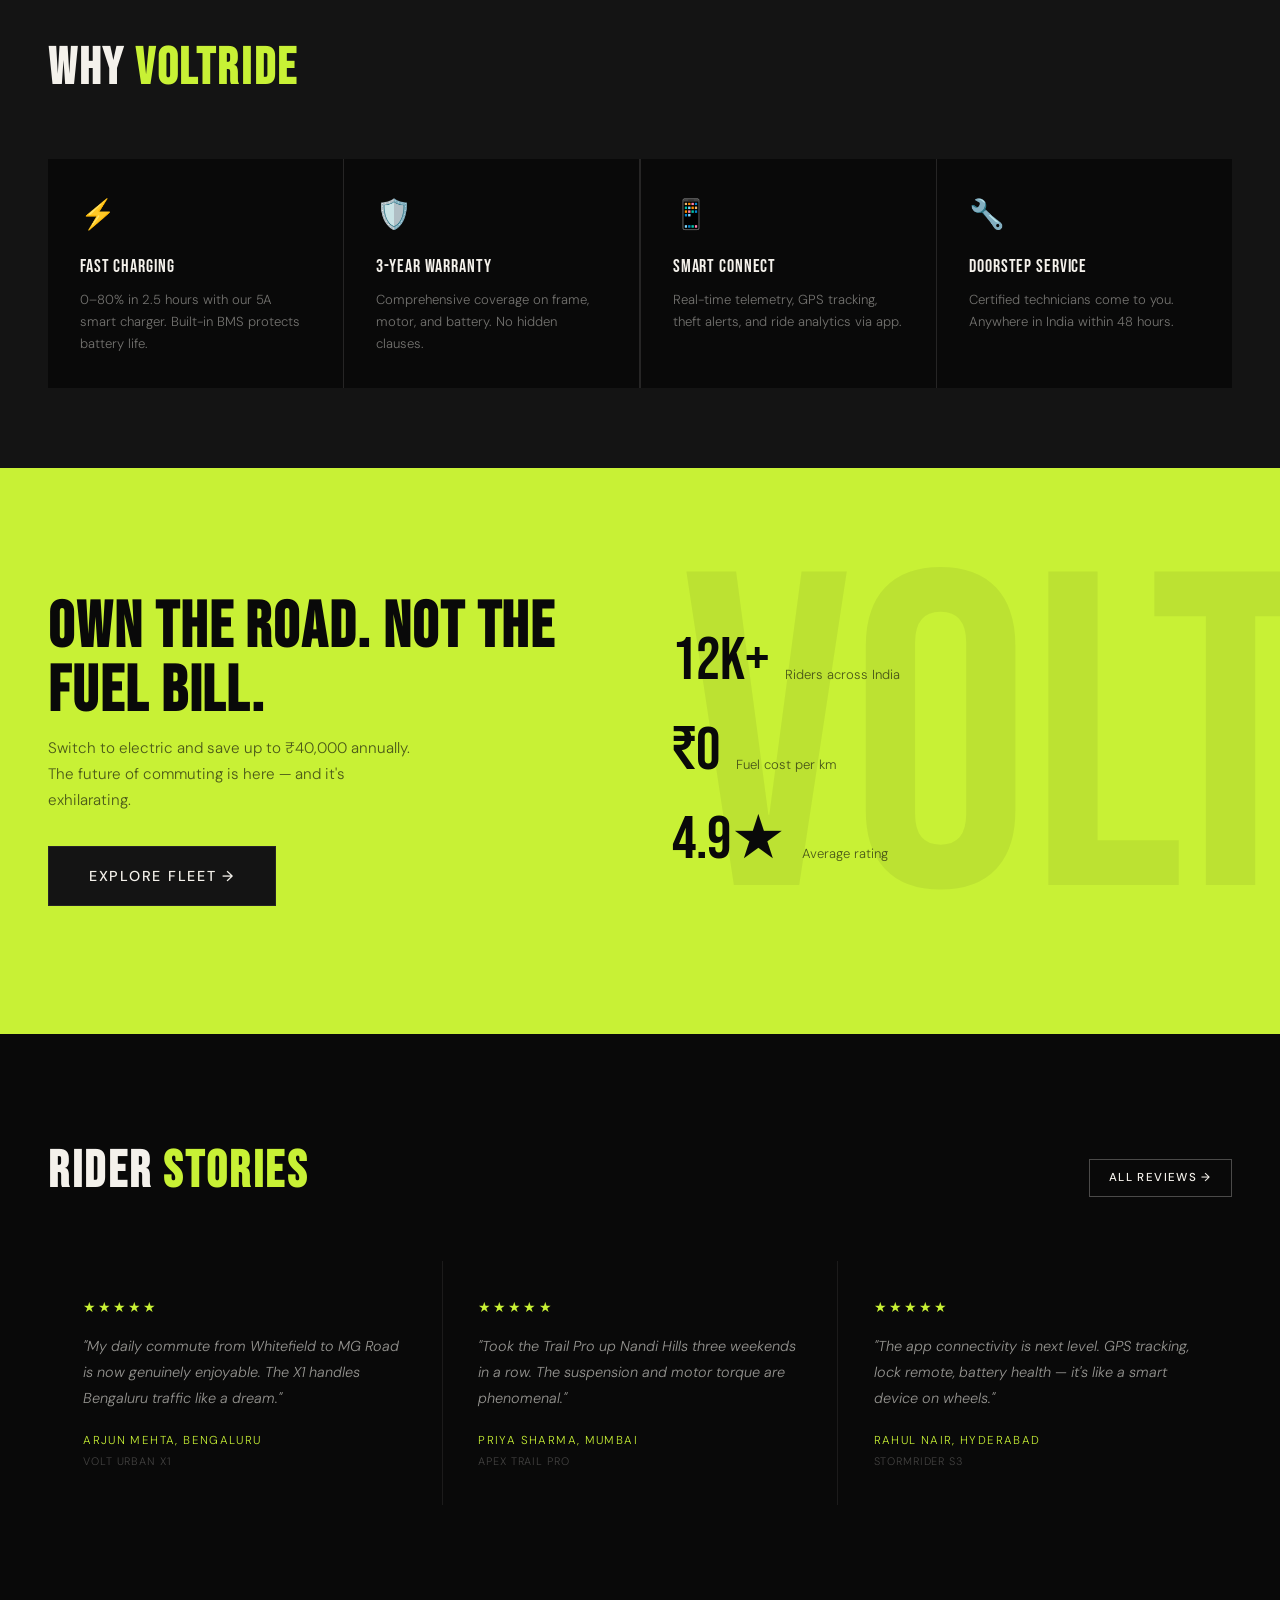
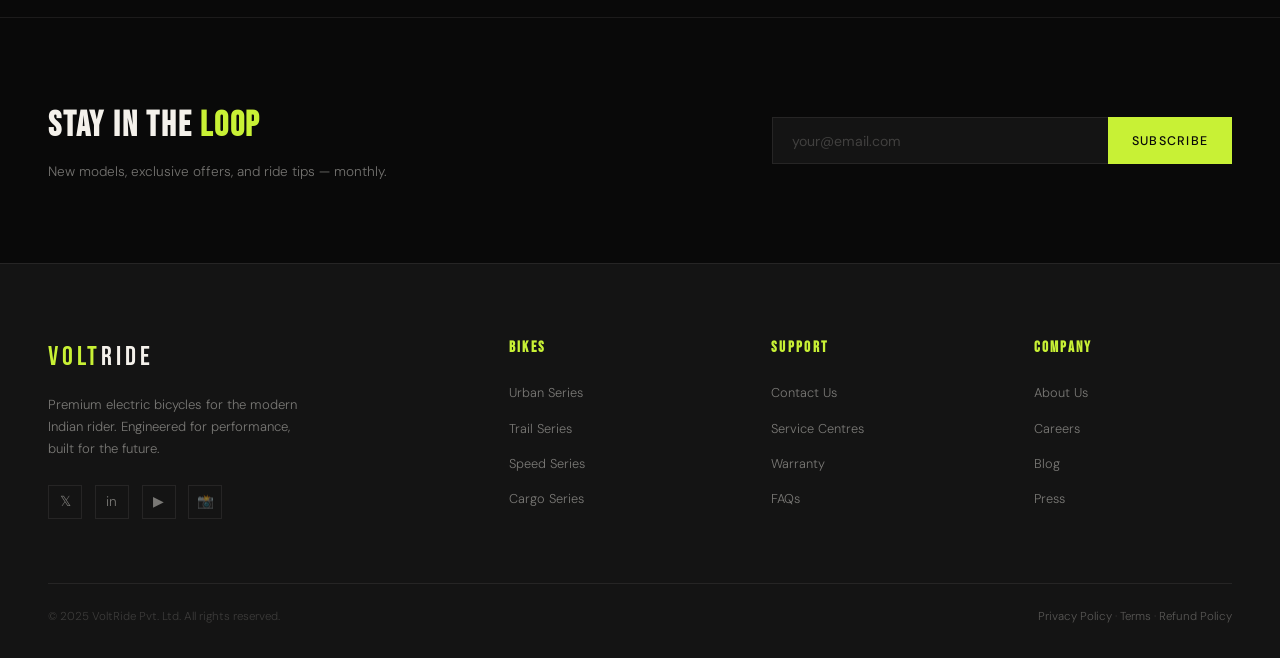
==== commit 6c5064a8: "Replace button text with 'Add to Cart'" ====
--- a/index.html
+++ b/index.html
@@ -1,6 +1,22 @@
 <!DOCTYPE html>
 <html lang="en">
 <head>
+   <!-- Google Tag Manager -->
+<script>(function(w,d,s,l,i){w[l]=w[l]||[];w[l].push({'gtm.start':
+new Date().getTime(),event:'gtm.js'});var f=d.getElementsByTagName(s)[0],
+j=d.createElement(s),dl=l!='dataLayer'?'&l='+l:'';j.async=true;j.src=
+'https://www.googletagmanager.com/gtm.js?id='+i+dl;f.parentNode.insertBefore(j,f);
+})(window,document,'script','dataLayer','GTM-PG5LNXJS');</script>
+<!-- End Google Tag Manager -->
+  <!-- Google tag (gtag.js) -->
+<script async src="https://www.googletagmanager.com/gtag/js?id=G-JZGEN7ZBJ4"></script>
+<script>
+  window.dataLayer = window.dataLayer || [];
+  function gtag(){dataLayer.push(arguments);}
+  gtag('js', new Date());
+
+  gtag('config', 'G-JZGEN7ZBJ4');
+</script>
   <meta charset="UTF-8"/>
   <meta name="viewport" content="width=device-width, initial-scale=1.0"/>
   <title>VoltRide — Premium Electric Bicycles</title>
@@ -148,6 +164,10 @@
   </style>
 </head>
 <body>
+  <!-- Google Tag Manager (noscript) -->
+<noscript><iframe src="https://www.googletagmanager.com/ns.html?id=GTM-PG5LNXJS"
+height="0" width="0" style="display:none;visibility:hidden"></iframe></noscript>
+<!-- End Google Tag Manager (noscript) -->
 
 <div class="cursor" id="cursor"></div>
 <div class="toast" id="toast"></div>
@@ -354,7 +374,7 @@
         <div class="card-spec">250W Hub Motor · 60km Range · 25kg · IP65</div>
         <div class="card-footer">
           <div class="card-price">₹89,999<sub> incl. GST</sub></div>
-          <button class="card-add btn" onclick="VoltCart.add('VOLT URBAN X1', 89999); showToast('⚡ VOLT URBAN X1 added!')">+</button>
+          <button class="card-add btn" onclick="VoltCart.add('VOLT URBAN X1', 89999); showToast('⚡ VOLT URBAN X1 added!')">Add to Cart</button>
         </div>
       </div>
       <!-- Card 2 -->
@@ -367,7 +387,7 @@
         <div class="card-spec">500W Mid-Drive · 80km Range · 28kg · Air Fork</div>
         <div class="card-footer">
           <div class="card-price" style="color:#ff9500">₹1,39,999<sub> incl. GST</sub></div>
-          <button class="card-add btn" style="background:#ff9500" onclick="VoltCart.add('APEX TRAIL PRO', 139999, '#ff9500', '⛰️'); showToast('⛰️ APEX TRAIL PRO added!')">+</button>
+          <button class="card-add btn" style="background:#ff9500" onclick="VoltCart.add('APEX TRAIL PRO', 139999, '#ff9500', '⛰️'); showToast('⛰️ APEX TRAIL PRO added!')">Add to Cart</button>
         </div>
       </div>
       <!-- Card 3 -->
@@ -380,7 +400,7 @@
         <div class="card-spec">1000W Motor · 100km Range · 26kg · Sport Mode</div>
         <div class="card-footer">
           <div class="card-price" style="color:#f43f5e">₹2,49,999<sub> incl. GST</sub></div>
-          <button class="card-add btn" style="background:#f43f5e" onclick="VoltCart.add('PHANTOM GT-R', 249999, '#f43f5e', '🏎️'); showToast('🏎️ PHANTOM GT-R added!')">+</button>
+          <button class="card-add btn" style="background:#f43f5e" onclick="VoltCart.add('PHANTOM GT-R', 249999, '#f43f5e', '🏎️'); showToast('🏎️ PHANTOM GT-R added!')">Add to Cart</button>
         </div>
       </div>
     </div>
@@ -395,7 +415,7 @@
         <div class="card-spec">350W Motor · 75km Range · 22kg · App Connected</div>
         <div class="card-footer">
           <div class="card-price">₹99,999<sub> incl. GST</sub></div>
-          <button class="card-add btn" onclick="VoltCart.add('COMMUTER ELITE E2', 99999); showToast('⚡ COMMUTER ELITE E2 added!')">+</button>
+          <button class="card-add btn" onclick="VoltCart.add('COMMUTER ELITE E2', 99999); showToast('⚡ COMMUTER ELITE E2 added!')">Add to Cart</button>
         </div>
       </div>
       <div class="product-card">
@@ -405,7 +425,7 @@
         <div class="card-spec">750W Motor · 70km Range · 24kg · Carbon Fork</div>
         <div class="card-footer">
           <div class="card-price" style="color:#00c8ff">₹1,89,999<sub> incl. GST</sub></div>
-          <button class="card-add btn" style="background:#00c8ff" onclick="VoltCart.add('STORMRIDER S3', 189999,'#00c8ff','🌩️'); showToast('🌩️ STORMRIDER S3 added!')">+</button>
+          <button class="card-add btn" style="background:#00c8ff" onclick="VoltCart.add('STORMRIDER S3', 189999,'#00c8ff','🌩️'); showToast('🌩️ STORMRIDER S3 added!')">Add to Cart</button>
         </div>
       </div>
     </div>
@@ -420,7 +440,7 @@
         <div class="card-spec">250W Hub Motor · 60km Range · 25kg · IP65</div>
         <div class="card-footer">
           <div class="card-price">₹89,999<sub> incl. GST</sub></div>
-          <button class="card-add btn" onclick="VoltCart.add('VOLT URBAN X1', 89999); showToast('⚡ Added!')">+</button>
+          <button class="card-add btn" onclick="VoltCart.add('VOLT URBAN X1', 89999); showToast('⚡ Added!')">Add to Cart</button>
         </div>
       </div>
     </div>
--- a/style.css
+++ b/style.css
@@ -0,0 +1,786 @@
+/* ============================================================
+   VOLTRIDE — Global Stylesheet
+   ============================================================ */
+
+@import url('https://fonts.googleapis.com/css2?family=Bebas+Neue&family=DM+Sans:ital,opsz,wght@0,9..40,300;0,9..40,400;0,9..40,500;1,9..40,300&display=swap');
+
+/* ── Variables ─────────────────────────────────────────── */
+:root {
+  --black:   #090909;
+  --white:   #f4f1eb;
+  --volt:    #c8f135;
+  --volt2:   #d8ff45;
+  --mid:     #141414;
+  --dark:    #111111;
+  --muted:   rgba(244,241,235,0.45);
+  --border:  rgba(244,241,235,0.08);
+  --red:     #f43f5e;
+  --blue:    #00c8ff;
+  --orange:  #ff9500;
+  --purple:  #a78bfa;
+  --shadow:  0 20px 60px rgba(200,241,53,0.12);
+  --radius:  0px;
+  --ease:    cubic-bezier(0.4,0,0.2,1);
+  --spring:  cubic-bezier(0.34,1.56,0.64,1);
+}
+
+/* ── Reset ─────────────────────────────────────────────── */
+*, *::before, *::after { box-sizing: border-box; margin: 0; padding: 0; }
+html { scroll-behavior: smooth; font-size: 16px; }
+body {
+  background: var(--black);
+  color: var(--white);
+  font-family: 'DM Sans', sans-serif;
+  font-weight: 300;
+  line-height: 1.6;
+  overflow-x: hidden;
+  cursor: none;
+}
+img { max-width: 100%; display: block; }
+a { text-decoration: none; color: inherit; }
+button { font-family: inherit; cursor: none; }
+ul { list-style: none; }
+
+/* ── Custom Cursor ─────────────────────────────────────── */
+.cursor {
+  width: 10px; height: 10px;
+  background: var(--volt);
+  border-radius: 50%;
+  position: fixed;
+  pointer-events: none;
+  z-index: 99999;
+  transform: translate(-50%,-50%);
+  transition: width .18s var(--ease), height .18s var(--ease), background .18s;
+  mix-blend-mode: difference;
+}
+.cursor.hovered { width: 36px; height: 36px; }
+.cursor.clicking { width: 20px; height: 20px; background: var(--volt2); }
+
+/* ── Scrollbar ─────────────────────────────────────────── */
+::-webkit-scrollbar { width: 4px; }
+::-webkit-scrollbar-track { background: var(--black); }
+::-webkit-scrollbar-thumb { background: var(--volt); }
+
+/* ── Selection ─────────────────────────────────────────── */
+::selection { background: var(--volt); color: var(--black); }
+
+/* ══════════════════════════════════════════════════════════
+   NAV
+═══════════════════════════════════════════════════════════ */
+.nav {
+  position: fixed; top: 0; left: 0; right: 0;
+  z-index: 900;
+  display: flex; align-items: center; justify-content: space-between;
+  padding: 1.3rem 3rem;
+  background: rgba(9,9,9,0.85);
+  backdrop-filter: blur(16px) saturate(180%);
+  border-bottom: 1px solid var(--border);
+  transition: padding .3s var(--ease);
+}
+.nav.scrolled { padding: 0.9rem 3rem; }
+
+.nav-logo {
+  font-family: 'Bebas Neue', sans-serif;
+  font-size: 1.7rem;
+  letter-spacing: .14em;
+  color: var(--white);
+}
+.nav-logo .accent { color: var(--volt); }
+
+.nav-links {
+  display: flex; gap: 2.2rem;
+}
+.nav-links a {
+  font-size: .82rem;
+  letter-spacing: .1em;
+  text-transform: uppercase;
+  color: var(--muted);
+  transition: color .2s;
+  position: relative;
+}
+.nav-links a::after {
+  content: '';
+  position: absolute; bottom: -4px; left: 0; right: 0;
+  height: 1px; background: var(--volt);
+  transform: scaleX(0); transform-origin: left;
+  transition: transform .25s var(--ease);
+}
+.nav-links a:hover,
+.nav-links a.active { color: var(--white); }
+.nav-links a:hover::after,
+.nav-links a.active::after { transform: scaleX(1); }
+
+.nav-actions { display: flex; align-items: center; gap: 1rem; }
+
+.nav-search-btn {
+  background: none; border: none;
+  color: var(--muted);
+  font-size: 1.1rem;
+  padding: .4rem;
+  transition: color .2s;
+}
+.nav-search-btn:hover { color: var(--volt); }
+
+.nav-cart-btn {
+  display: flex; align-items: center; gap: .5rem;
+  background: var(--volt);
+  color: var(--black);
+  border: none;
+  padding: .5rem 1.1rem;
+  font-size: .78rem;
+  font-weight: 500;
+  letter-spacing: .1em;
+  text-transform: uppercase;
+  transition: background .2s, transform .15s;
+}
+.nav-cart-btn:hover { background: var(--volt2); transform: translateY(-1px); }
+.cart-badge {
+  background: var(--black);
+  color: var(--volt);
+  border-radius: 50%;
+  width: 18px; height: 18px;
+  display: flex; align-items: center; justify-content: center;
+  font-size: .65rem; font-weight: 500;
+}
+
+/* hamburger */
+.nav-hamburger {
+  display: none; flex-direction: column; gap: 5px;
+  background: none; border: none; padding: .4rem;
+}
+.nav-hamburger span {
+  display: block; width: 22px; height: 2px;
+  background: var(--white);
+  transition: transform .3s, opacity .3s;
+}
+
+/* mobile nav drawer */
+.mobile-menu {
+  display: none;
+  position: fixed; top: 0; left: 0; right: 0; bottom: 0;
+  background: var(--black);
+  z-index: 800;
+  flex-direction: column;
+  justify-content: center; align-items: center;
+  gap: 2.5rem;
+  transform: translateX(100%);
+  transition: transform .4s var(--ease);
+}
+.mobile-menu.open { transform: translateX(0); }
+.mobile-menu a {
+  font-family: 'Bebas Neue', sans-serif;
+  font-size: 3rem;
+  letter-spacing: .1em;
+  color: var(--white);
+  transition: color .2s;
+}
+.mobile-menu a:hover { color: var(--volt); }
+.mobile-close {
+  position: absolute; top: 1.5rem; right: 2rem;
+  background: none; border: none; color: var(--white);
+  font-size: 1.5rem;
+}
+
+/* ══════════════════════════════════════════════════════════
+   PAGE WRAPPER
+═══════════════════════════════════════════════════════════ */
+.page-wrap { padding-top: 80px; }
+
+/* ══════════════════════════════════════════════════════════
+   BUTTONS
+═══════════════════════════════════════════════════════════ */
+.btn {
+  display: inline-flex; align-items: center; gap: .5rem;
+  font-family: 'DM Sans', sans-serif;
+  font-size: .82rem;
+  font-weight: 500;
+  letter-spacing: .12em;
+  text-transform: uppercase;
+  border: none;
+  padding: .85rem 2rem;
+  transition: transform .2s var(--ease), background .2s, color .2s, border-color .2s;
+  position: relative; overflow: hidden;
+}
+.btn:hover { transform: translateY(-2px); }
+.btn:active { transform: translateY(0); }
+
+.btn-volt { background: var(--volt); color: var(--black); }
+.btn-volt:hover { background: var(--volt2); }
+
+.btn-outline {
+  background: transparent;
+  color: var(--white);
+  border: 1px solid rgba(244,241,235,.28);
+}
+.btn-outline:hover { border-color: var(--volt); color: var(--volt); }
+
+.btn-dark { background: var(--mid); color: var(--white); border: 1px solid var(--border); }
+.btn-dark:hover { border-color: var(--volt); color: var(--volt); }
+
+.btn-lg { padding: 1.1rem 2.5rem; font-size: .9rem; }
+.btn-sm { padding: .55rem 1.2rem; font-size: .72rem; }
+.btn-icon { width: 42px; height: 42px; padding: 0; justify-content: center; }
+
+/* ══════════════════════════════════════════════════════════
+   SECTIONS
+═══════════════════════════════════════════════════════════ */
+.section { padding: 7rem 3rem; }
+.section-sm { padding: 4rem 3rem; }
+
+.section-header {
+  display: flex; justify-content: space-between; align-items: flex-end;
+  margin-bottom: 4rem;
+}
+
+.section-title {
+  font-family: 'Bebas Neue', sans-serif;
+  font-size: clamp(2.5rem,4vw,4.5rem);
+  letter-spacing: .05em;
+  line-height: 1;
+}
+.section-title .accent { color: var(--volt); }
+
+.section-sub {
+  font-size: .9rem; color: var(--muted);
+  max-width: 480px; line-height: 1.75;
+}
+
+/* ══════════════════════════════════════════════════════════
+   MARQUEE
+═══════════════════════════════════════════════════════════ */
+.marquee-wrap {
+  border-top: 1px solid var(--border);
+  border-bottom: 1px solid var(--border);
+  padding: 1rem 0;
+  overflow: hidden;
+  background: var(--mid);
+}
+.marquee-track {
+  display: flex; gap: 3rem;
+  white-space: nowrap;
+  animation: marqueeScroll 22s linear infinite;
+}
+.marquee-item {
+  font-family: 'Bebas Neue', sans-serif;
+  font-size: .95rem;
+  letter-spacing: .2em;
+  color: rgba(244,241,235,.3);
+  display: flex; align-items: center; gap: 1.5rem;
+  flex-shrink: 0;
+}
+.marquee-dot { width: 5px; height: 5px; background: var(--volt); border-radius: 50%; flex-shrink: 0; }
+
+/* ══════════════════════════════════════════════════════════
+   PRODUCT CARDS
+═══════════════════════════════════════════════════════════ */
+.products-grid {
+  display: grid;
+  grid-template-columns: repeat(3,1fr);
+  gap: 1.5px;
+  background: var(--border);
+}
+.products-grid.cols-4 { grid-template-columns: repeat(4,1fr); }
+
+.product-card {
+  background: var(--black);
+  padding: 2.2rem;
+  position: relative;
+  overflow: hidden;
+  transition: background .3s;
+  display: flex; flex-direction: column;
+}
+.product-card:hover { background: var(--mid); }
+.product-card:hover .card-add { opacity: 1; transform: translateY(0); }
+.product-card:hover .card-img svg { filter: drop-shadow(0 12px 36px rgba(200,241,53,.35)); }
+
+.card-badge {
+  display: inline-block;
+  font-size: .65rem; letter-spacing: .15em; text-transform: uppercase;
+  padding: .25rem .65rem;
+  border: 1px solid var(--volt); color: var(--volt);
+  margin-bottom: 1.2rem; width: fit-content;
+}
+.card-badge.filled { background: var(--volt); color: var(--black); }
+
+.card-img {
+  width: 100%; height: 180px;
+  display: flex; align-items: center; justify-content: center;
+  margin-bottom: 1.5rem;
+}
+.card-img svg { transition: filter .3s; filter: drop-shadow(0 6px 20px rgba(200,241,53,.12)); }
+
+.card-name {
+  font-family: 'Bebas Neue', sans-serif;
+  font-size: 1.35rem; letter-spacing: .05em;
+  margin-bottom: .35rem;
+}
+.card-spec { font-size: .75rem; color: var(--muted); letter-spacing: .04em; margin-bottom: 1.2rem; flex: 1; }
+
+.card-footer { display: flex; justify-content: space-between; align-items: center; margin-top: auto; }
+
+.card-price {
+  font-family: 'Bebas Neue', sans-serif;
+  font-size: 1.6rem; color: var(--volt); letter-spacing: .05em;
+  line-height: 1;
+}
+.card-price sub { font-size: .7rem; color: var(--muted); font-family: 'DM Sans',sans-serif; font-weight: 300; }
+
+.card-add {
+  background: var(--volt); color: var(--black);
+  border: none;
+  width: 38px; height: 38px;
+  font-size: 1.2rem;
+  display: flex; align-items: center; justify-content: center;
+  opacity: 0; transform: translateY(6px);
+  transition: opacity .2s, transform .2s, background .15s;
+}
+.card-add:hover { background: var(--volt2); }
+
+/* ══════════════════════════════════════════════════════════
+   FEATURES GRID
+═══════════════════════════════════════════════════════════ */
+.features-grid {
+  display: grid;
+  grid-template-columns: repeat(4,1fr);
+  gap: 1.5px;
+  background: var(--border);
+}
+.feature-item {
+  background: var(--black);
+  padding: 2rem;
+  transition: background .3s;
+}
+.feature-item:hover { background: var(--mid); }
+.feature-icon { font-size: 1.8rem; margin-bottom: 1rem; }
+.feature-title {
+  font-family: 'Bebas Neue', sans-serif;
+  font-size: 1.1rem; letter-spacing: .05em;
+  margin-bottom: .5rem;
+}
+.feature-text { font-size: .82rem; line-height: 1.7; color: var(--muted); }
+
+/* ══════════════════════════════════════════════════════════
+   TESTIMONIALS
+═══════════════════════════════════════════════════════════ */
+.testi-grid {
+  display: grid;
+  grid-template-columns: repeat(3,1fr);
+  gap: 1.5px;
+  background: var(--border);
+}
+.testi-card { background: var(--black); padding: 2.2rem; }
+.testi-stars { color: var(--volt); font-size: .85rem; letter-spacing: .15em; margin-bottom: 1rem; }
+.testi-text {
+  font-size: .9rem; line-height: 1.78;
+  color: rgba(244,241,235,.6);
+  margin-bottom: 1.3rem; font-style: italic;
+}
+.testi-author { font-size: .72rem; letter-spacing: .12em; text-transform: uppercase; color: var(--volt); }
+.testi-model { font-size: .68rem; letter-spacing: .08em; color: rgba(244,241,235,.25); margin-top: .15rem; }
+
+/* ══════════════════════════════════════════════════════════
+   PROMO BANNER
+═══════════════════════════════════════════════════════════ */
+.promo-banner {
+  padding: 8rem 3rem;
+  background: var(--volt);
+  color: var(--black);
+  display: grid;
+  grid-template-columns: 1fr 1fr;
+  align-items: center;
+  gap: 4rem;
+  position: relative;
+  overflow: hidden;
+}
+.promo-banner::before {
+  content: attr(data-word);
+  position: absolute;
+  font-family: 'Bebas Neue', sans-serif;
+  font-size: 28rem; right: -2rem; top: 50%;
+  transform: translateY(-50%);
+  opacity: .06; line-height: 1;
+  pointer-events: none;
+}
+.promo-title {
+  font-family: 'Bebas Neue', sans-serif;
+  font-size: clamp(2.8rem,5vw,5rem);
+  line-height: 1; letter-spacing: .03em;
+}
+.promo-sub { font-size: .95rem; font-weight: 300; margin-top: .8rem; opacity: .65; max-width: 380px; line-height: 1.7; }
+.promo-stats { display: flex; flex-direction: column; gap: 1.8rem; position: relative; z-index: 1; }
+.promo-stat { display: flex; align-items: baseline; gap: 1rem; }
+.promo-stat-num { font-family: 'Bebas Neue', sans-serif; font-size: 3.8rem; line-height: 1; }
+.promo-stat-label { font-size: .82rem; font-weight: 300; opacity: .65; }
+
+/* ══════════════════════════════════════════════════════════
+   NEWSLETTER
+═══════════════════════════════════════════════════════════ */
+.newsletter-strip {
+  padding: 5rem 3rem;
+  border-top: 1px solid var(--border);
+  display: flex; justify-content: space-between; align-items: center; gap: 4rem;
+}
+.nl-title {
+  font-family: 'Bebas Neue', sans-serif;
+  font-size: 2.2rem; letter-spacing: .05em;
+}
+.nl-sub { font-size: .85rem; color: var(--muted); margin-top: .4rem; }
+.nl-form { display: flex; flex: 1; max-width: 460px; }
+.nl-input {
+  flex: 1;
+  background: var(--mid);
+  border: 1px solid var(--border);
+  border-right: none;
+  color: var(--white);
+  font-family: 'DM Sans', sans-serif;
+  font-size: .88rem;
+  padding: .85rem 1.2rem;
+  outline: none;
+  transition: border-color .2s;
+}
+.nl-input::placeholder { color: rgba(244,241,235,.2); }
+.nl-input:focus { border-color: var(--volt); }
+.nl-btn {
+  background: var(--volt); color: var(--black);
+  border: none;
+  padding: .85rem 1.5rem;
+  font-family: 'DM Sans', sans-serif;
+  font-weight: 500; font-size: .78rem;
+  letter-spacing: .1em; text-transform: uppercase;
+  white-space: nowrap;
+  transition: background .2s;
+}
+.nl-btn:hover { background: var(--volt2); }
+
+/* ══════════════════════════════════════════════════════════
+   FOOTER
+═══════════════════════════════════════════════════════════ */
+.footer {
+  background: var(--mid);
+  border-top: 1px solid var(--border);
+  padding: 4.5rem 3rem 2rem;
+}
+.footer-top {
+  display: grid; grid-template-columns: 2fr 1fr 1fr 1fr;
+  gap: 4rem; margin-bottom: 4rem;
+}
+.footer-brand p { font-size: .82rem; color: var(--muted); margin-top: .9rem; max-width: 250px; line-height: 1.7; }
+.footer-social { display: flex; gap: .8rem; margin-top: 1.5rem; }
+.footer-social a {
+  width: 34px; height: 34px;
+  border: 1px solid var(--border);
+  display: flex; align-items: center; justify-content: center;
+  font-size: .85rem;
+  color: var(--muted);
+  transition: border-color .2s, color .2s;
+}
+.footer-social a:hover { border-color: var(--volt); color: var(--volt); }
+.footer-col h4 {
+  font-family: 'Bebas Neue', sans-serif;
+  font-size: .95rem; letter-spacing: .15em; color: var(--volt);
+  margin-bottom: 1.2rem;
+}
+.footer-col ul { display: flex; flex-direction: column; gap: .6rem; }
+.footer-col a { color: var(--muted); font-size: .8rem; transition: color .2s; }
+.footer-col a:hover { color: var(--white); }
+.footer-bottom {
+  display: flex; justify-content: space-between; align-items: center;
+  border-top: 1px solid var(--border); padding-top: 1.5rem;
+}
+.footer-bottom p { font-size: .72rem; color: rgba(244,241,235,.18); }
+.footer-bottom a { color: rgba(244,241,235,.3); transition: color .2s; }
+.footer-bottom a:hover { color: var(--volt); }
+
+/* ══════════════════════════════════════════════════════════
+   CART DRAWER
+═══════════════════════════════════════════════════════════ */
+.cart-overlay {
+  position: fixed; inset: 0;
+  background: rgba(0,0,0,.65);
+  z-index: 970;
+  opacity: 0; pointer-events: none;
+  transition: opacity .3s;
+}
+.cart-overlay.open { opacity: 1; pointer-events: all; }
+
+.cart-drawer {
+  position: fixed; top: 0; right: 0; bottom: 0;
+  width: 420px;
+  background: #111;
+  border-left: 1px solid var(--border);
+  z-index: 980;
+  transform: translateX(100%);
+  transition: transform .4s var(--ease);
+  display: flex; flex-direction: column;
+}
+.cart-drawer.open { transform: translateX(0); }
+
+.cart-head {
+  display: flex; justify-content: space-between; align-items: center;
+  padding: 1.4rem 2rem;
+  border-bottom: 1px solid var(--border);
+}
+.cart-head h3 {
+  font-family: 'Bebas Neue', sans-serif;
+  font-size: 1.3rem; letter-spacing: .08em;
+}
+.cart-close {
+  background: none; border: none; color: var(--white);
+  font-size: 1.2rem; opacity: .4; transition: opacity .2s;
+}
+.cart-close:hover { opacity: 1; }
+
+.cart-body { flex: 1; overflow-y: auto; padding: 1.4rem 2rem; }
+.cart-empty { color: var(--muted); font-size: .88rem; text-align: center; margin-top: 3rem; }
+
+.cart-item {
+  display: flex; gap: 1rem; align-items: center;
+  padding: 1rem 0; border-bottom: 1px solid var(--border);
+}
+.cart-item-thumb {
+  width: 60px; height: 48px;
+  background: var(--mid);
+  display: flex; align-items: center; justify-content: center;
+  flex-shrink: 0;
+  font-size: 1.3rem;
+}
+.cart-item-info { flex: 1; }
+.cart-item-name { font-size: .88rem; font-weight: 500; }
+.cart-item-price { font-size: .78rem; color: var(--volt); margin-top: .15rem; }
+
+.cart-item-qty { display: flex; align-items: center; gap: .5rem; margin-top: .4rem; }
+.qty-btn {
+  background: var(--mid); border: 1px solid var(--border);
+  color: var(--white); width: 22px; height: 22px;
+  display: flex; align-items: center; justify-content: center;
+  font-size: .8rem; transition: border-color .2s;
+}
+.qty-btn:hover { border-color: var(--volt); color: var(--volt); }
+.qty-val { font-size: .8rem; min-width: 20px; text-align: center; }
+
+.cart-item-remove {
+  background: none; border: none; color: rgba(244,241,235,.25);
+  font-size: .95rem; transition: color .2s; flex-shrink: 0;
+}
+.cart-item-remove:hover { color: var(--red); }
+
+.cart-foot { padding: 1.4rem 2rem; border-top: 1px solid var(--border); }
+.cart-total { display: flex; justify-content: space-between; margin-bottom: 1.2rem; align-items: center; }
+.cart-total-label { font-family: 'Bebas Neue', sans-serif; font-size: 1.1rem; letter-spacing: .06em; }
+.cart-total-price { font-family: 'Bebas Neue', sans-serif; font-size: 1.5rem; color: var(--volt); }
+
+/* ══════════════════════════════════════════════════════════
+   TOAST
+═══════════════════════════════════════════════════════════ */
+.toast {
+  position: fixed; bottom: 2rem; right: 2rem;
+  background: var(--volt); color: var(--black);
+  padding: .85rem 1.5rem;
+  font-size: .78rem; font-weight: 500;
+  letter-spacing: .08em; text-transform: uppercase;
+  z-index: 99998;
+  transform: translateY(80px); opacity: 0;
+  transition: transform .4s var(--spring), opacity .3s;
+  pointer-events: none;
+}
+.toast.show { transform: translateY(0); opacity: 1; }
+
+/* ══════════════════════════════════════════════════════════
+   PAGE HERO (inner pages)
+═══════════════════════════════════════════════════════════ */
+.page-hero {
+  padding: 6rem 3rem 4rem;
+  border-bottom: 1px solid var(--border);
+  position: relative; overflow: hidden;
+}
+.page-hero::after {
+  content: '';
+  position: absolute; inset: 0;
+  background: radial-gradient(ellipse 50% 80% at 100% 50%, rgba(200,241,53,.06) 0%, transparent 70%);
+  pointer-events: none;
+}
+.page-hero-eyebrow {
+  font-size: .72rem; letter-spacing: .22em; text-transform: uppercase;
+  color: var(--volt); margin-bottom: 1.2rem;
+}
+.page-hero-title {
+  font-family: 'Bebas Neue', sans-serif;
+  font-size: clamp(3rem,7vw,7rem);
+  line-height: .95; letter-spacing: .03em;
+  margin-bottom: 1.5rem;
+}
+.page-hero-sub { font-size: 1rem; color: var(--muted); max-width: 500px; line-height: 1.75; }
+
+/* breadcrumb */
+.breadcrumb {
+  display: flex; gap: .6rem; align-items: center;
+  font-size: .72rem; letter-spacing: .08em; text-transform: uppercase;
+  color: rgba(244,241,235,.3); margin-bottom: 2rem;
+}
+.breadcrumb a { color: rgba(244,241,235,.3); transition: color .2s; }
+.breadcrumb a:hover { color: var(--volt); }
+.breadcrumb span { color: var(--volt); }
+
+/* ══════════════════════════════════════════════════════════
+   FILTERS (bikes page)
+═══════════════════════════════════════════════════════════ */
+.filter-bar {
+  display: flex; gap: 1rem; align-items: center;
+  padding: 1.5rem 3rem;
+  border-bottom: 1px solid var(--border);
+  background: var(--mid);
+  overflow-x: auto;
+}
+.filter-chip {
+  background: transparent;
+  border: 1px solid var(--border);
+  color: var(--muted);
+  padding: .45rem 1rem;
+  font-family: 'DM Sans', sans-serif;
+  font-size: .75rem;
+  letter-spacing: .08em; text-transform: uppercase;
+  white-space: nowrap;
+  transition: all .2s;
+}
+.filter-chip:hover, .filter-chip.active {
+  background: var(--volt); border-color: var(--volt); color: var(--black);
+}
+.filter-count { font-size: .7rem; color: var(--muted); margin-left: auto; white-space: nowrap; flex-shrink: 0; }
+
+/* ══════════════════════════════════════════════════════════
+   SPEC TABLE
+═══════════════════════════════════════════════════════════ */
+.spec-table { width: 100%; border-collapse: collapse; }
+.spec-table tr { border-bottom: 1px solid var(--border); }
+.spec-table td { padding: .9rem 0; font-size: .85rem; }
+.spec-table td:first-child { color: var(--muted); width: 40%; }
+.spec-table td:last-child { color: var(--white); font-weight: 500; }
+
+/* ══════════════════════════════════════════════════════════
+   CONTACT FORM
+═══════════════════════════════════════════════════════════ */
+.form-group { margin-bottom: 1.5rem; }
+.form-label {
+  display: block; font-size: .72rem;
+  letter-spacing: .12em; text-transform: uppercase;
+  color: var(--muted); margin-bottom: .5rem;
+}
+.form-input, .form-textarea, .form-select {
+  width: 100%;
+  background: var(--mid);
+  border: 1px solid var(--border);
+  color: var(--white);
+  font-family: 'DM Sans', sans-serif;
+  font-size: .9rem;
+  padding: .85rem 1.1rem;
+  outline: none;
+  transition: border-color .2s;
+  appearance: none;
+}
+.form-input::placeholder, .form-textarea::placeholder { color: rgba(244,241,235,.2); }
+.form-input:focus, .form-textarea:focus, .form-select:focus { border-color: var(--volt); }
+.form-textarea { resize: vertical; min-height: 120px; }
+.form-select { background-image: url("data:image/svg+xml,%3Csvg xmlns='http://www.w3.org/2000/svg' width='12' height='8' fill='none'%3E%3Cpath d='M1 1l5 5 5-5' stroke='%23666' stroke-width='1.5'/%3E%3C/svg%3E"); background-repeat: no-repeat; background-position: right 1rem center; }
+.form-select option { background: #1a1a1a; }
+.form-row { display: grid; grid-template-columns: 1fr 1fr; gap: 1.2rem; }
+.form-error { color: var(--red); font-size: .72rem; margin-top: .4rem; display: none; }
+.form-error.show { display: block; }
+
+/* ══════════════════════════════════════════════════════════
+   ANIMATIONS
+═══════════════════════════════════════════════════════════ */
+@keyframes fadeUp {
+  from { opacity: 0; transform: translateY(28px); }
+  to   { opacity: 1; transform: translateY(0); }
+}
+@keyframes fadeIn {
+  from { opacity: 0; }
+  to   { opacity: 1; }
+}
+@keyframes float {
+  0%,100% { transform: translateY(0); }
+  50%      { transform: translateY(-14px); }
+}
+@keyframes marqueeScroll {
+  from { transform: translateX(0); }
+  to   { transform: translateX(-50%); }
+}
+@keyframes pulse {
+  0%,100% { opacity: 1; }
+  50%      { opacity: .4; }
+}
+@keyframes spin {
+  from { transform: rotate(0); }
+  to   { transform: rotate(360deg); }
+}
+
+.anim-fadeup   { opacity: 0; animation: fadeUp .8s var(--ease) forwards; }
+.anim-fadein   { opacity: 0; animation: fadeIn 1s var(--ease) forwards; }
+.delay-1 { animation-delay: .15s; }
+.delay-2 { animation-delay: .3s; }
+.delay-3 { animation-delay: .45s; }
+.delay-4 { animation-delay: .6s; }
+.delay-5 { animation-delay: .75s; }
+
+/* ══════════════════════════════════════════════════════════
+   SCROLL REVEAL
+═══════════════════════════════════════════════════════════ */
+.reveal {
+  opacity: 0; transform: translateY(30px);
+  transition: opacity .7s var(--ease), transform .7s var(--ease);
+}
+.reveal.visible { opacity: 1; transform: translateY(0); }
+
+/* ══════════════════════════════════════════════════════════
+   MISC UTILS
+═══════════════════════════════════════════════════════════ */
+.text-volt  { color: var(--volt); }
+.text-muted { color: var(--muted); }
+.divider { height: 1px; background: var(--border); }
+.tag {
+  display: inline-block;
+  font-size: .62rem; letter-spacing: .14em; text-transform: uppercase;
+  padding: .22rem .65rem; border: 1px solid currentColor;
+}
+.tag-volt { color: var(--volt); border-color: var(--volt); }
+.tag-red   { color: var(--red); border-color: var(--red); }
+.tag-blue  { color: var(--blue); border-color: var(--blue); }
+.tag-orange{ color: var(--orange); border-color: var(--orange); }
+.tag-filled-volt { background: var(--volt); color: var(--black); border-color: var(--volt); }
+
+.no-select { user-select: none; }
+
+/* ══════════════════════════════════════════════════════════
+   RESPONSIVE
+═══════════════════════════════════════════════════════════ */
+@media (max-width: 1100px) {
+  .products-grid.cols-4 { grid-template-columns: repeat(3,1fr); }
+  .footer-top { grid-template-columns: 1fr 1fr; gap: 2.5rem; }
+}
+@media (max-width: 900px) {
+  .nav { padding: 1.1rem 1.5rem; }
+  .nav-links { display: none; }
+  .nav-hamburger { display: flex; }
+  .mobile-menu { display: flex; }
+  .section, .section-sm { padding: 4rem 1.5rem; }
+  .page-hero { padding: 4rem 1.5rem 3rem; }
+  .filter-bar { padding: 1rem 1.5rem; }
+  .products-grid, .products-grid.cols-4 { grid-template-columns: 1fr 1fr; }
+  .features-grid { grid-template-columns: 1fr 1fr; }
+  .promo-banner { grid-template-columns: 1fr; padding: 4rem 1.5rem; }
+  .promo-banner::before { display: none; }
+  .testi-grid { grid-template-columns: 1fr; }
+  .newsletter-strip { flex-direction: column; padding: 3rem 1.5rem; gap: 2rem; }
+  .nl-form { max-width: 100%; width: 100%; }
+  .footer-top { grid-template-columns: 1fr 1fr; gap: 2rem; }
+  .footer { padding: 3rem 1.5rem 1.5rem; }
+  .cart-drawer { width: 100%; }
+  .form-row { grid-template-columns: 1fr; }
+  .section-header { flex-direction: column; align-items: flex-start; gap: 1rem; }
+}
+@media (max-width: 600px) {
+  .products-grid, .products-grid.cols-4 { grid-template-columns: 1fr; }
+  .features-grid { grid-template-columns: 1fr; }
+  .footer-top { grid-template-columns: 1fr; }
+  .footer-bottom { flex-direction: column; gap: .5rem; text-align: center; }
+}
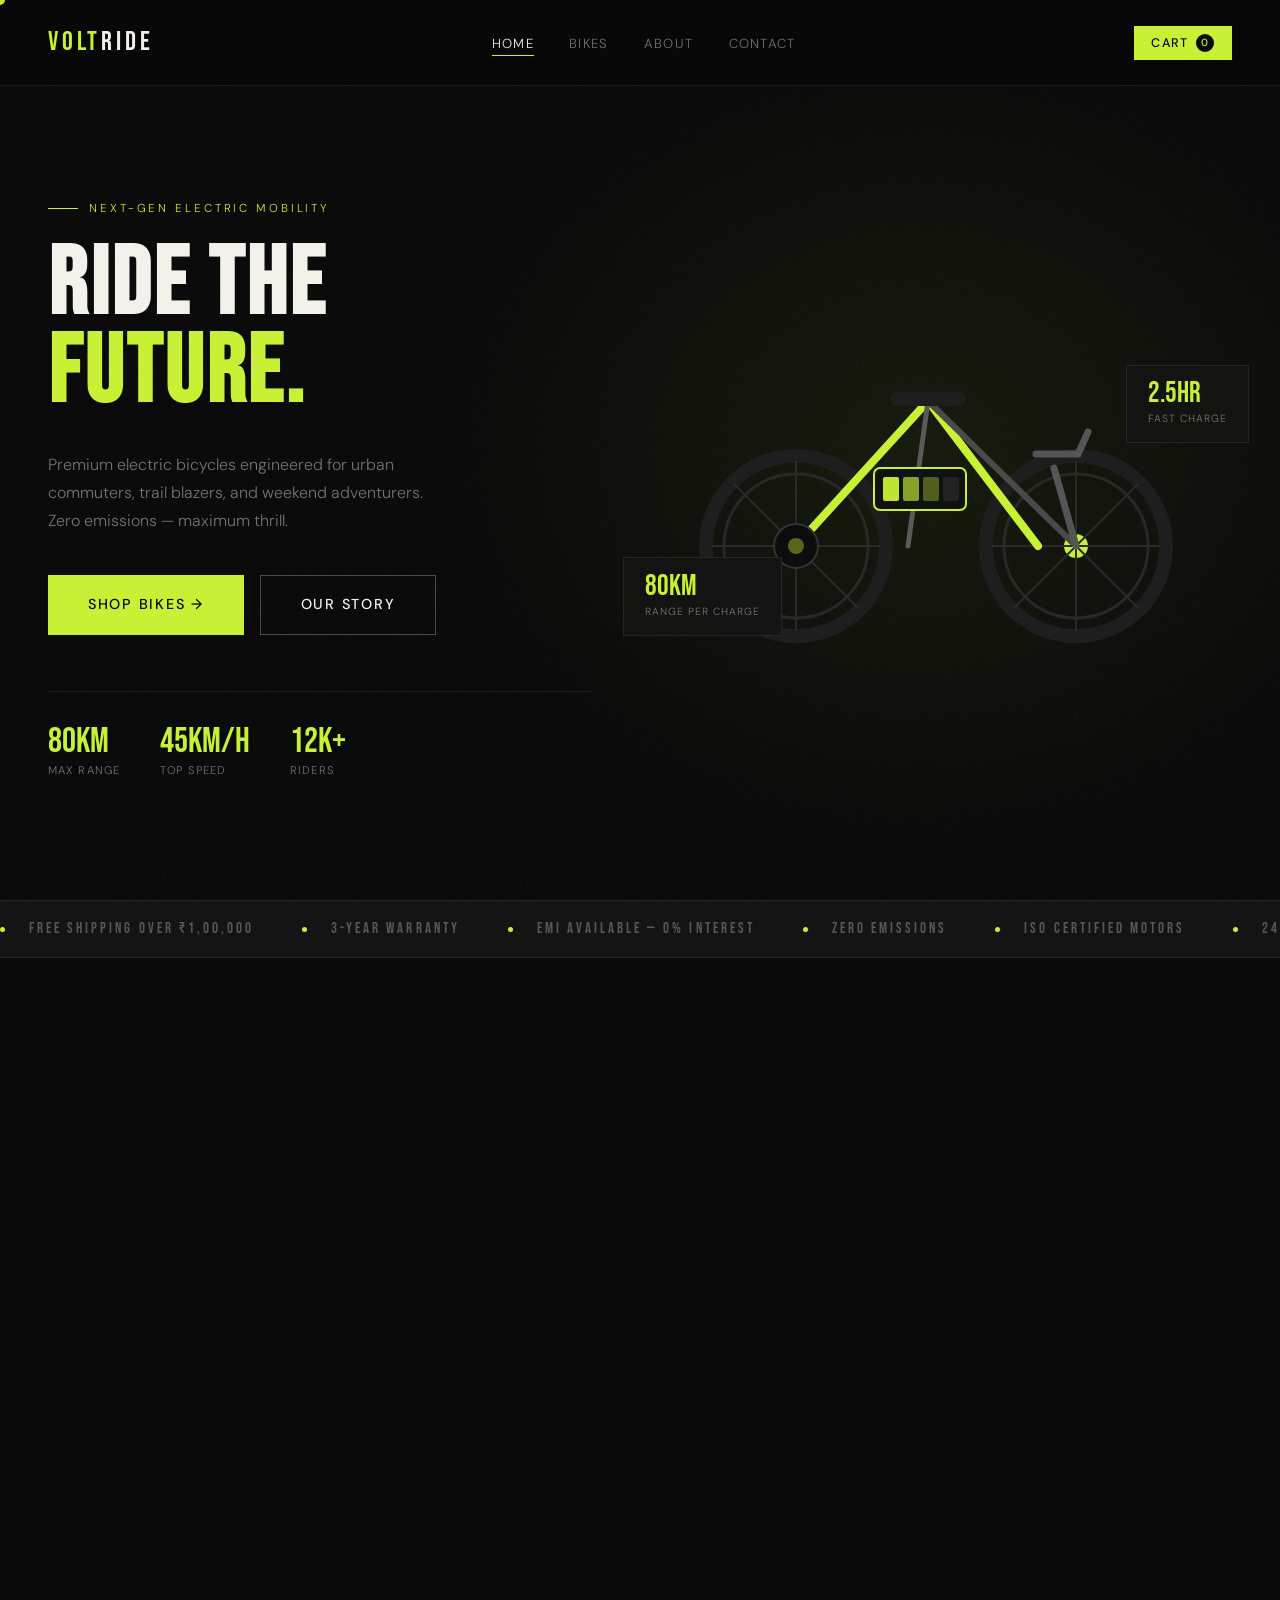
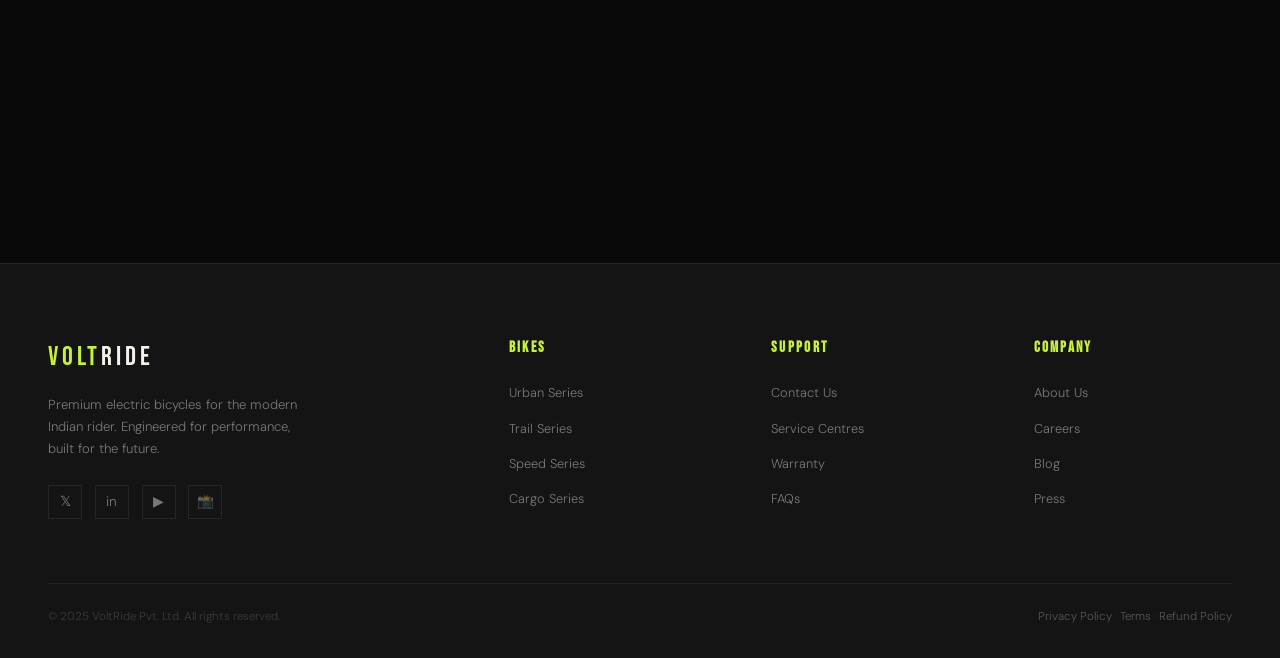
==== commit e9d4b6b5: "Fix HTML comment formatting and add newline at EOF" ====
--- a/index.html
+++ b/index.html
@@ -164,7 +164,7 @@
   </style>
 </head>
 <body>
-  <!-- Google Tag Manager (noscript) -->
+   <!-- Google Tag Manager (noscript) -->
 <noscript><iframe src="https://www.googletagmanager.com/ns.html?id=GTM-PG5LNXJS"
 height="0" width="0" style="display:none;visibility:hidden"></iframe></noscript>
 <!-- End Google Tag Manager (noscript) -->
